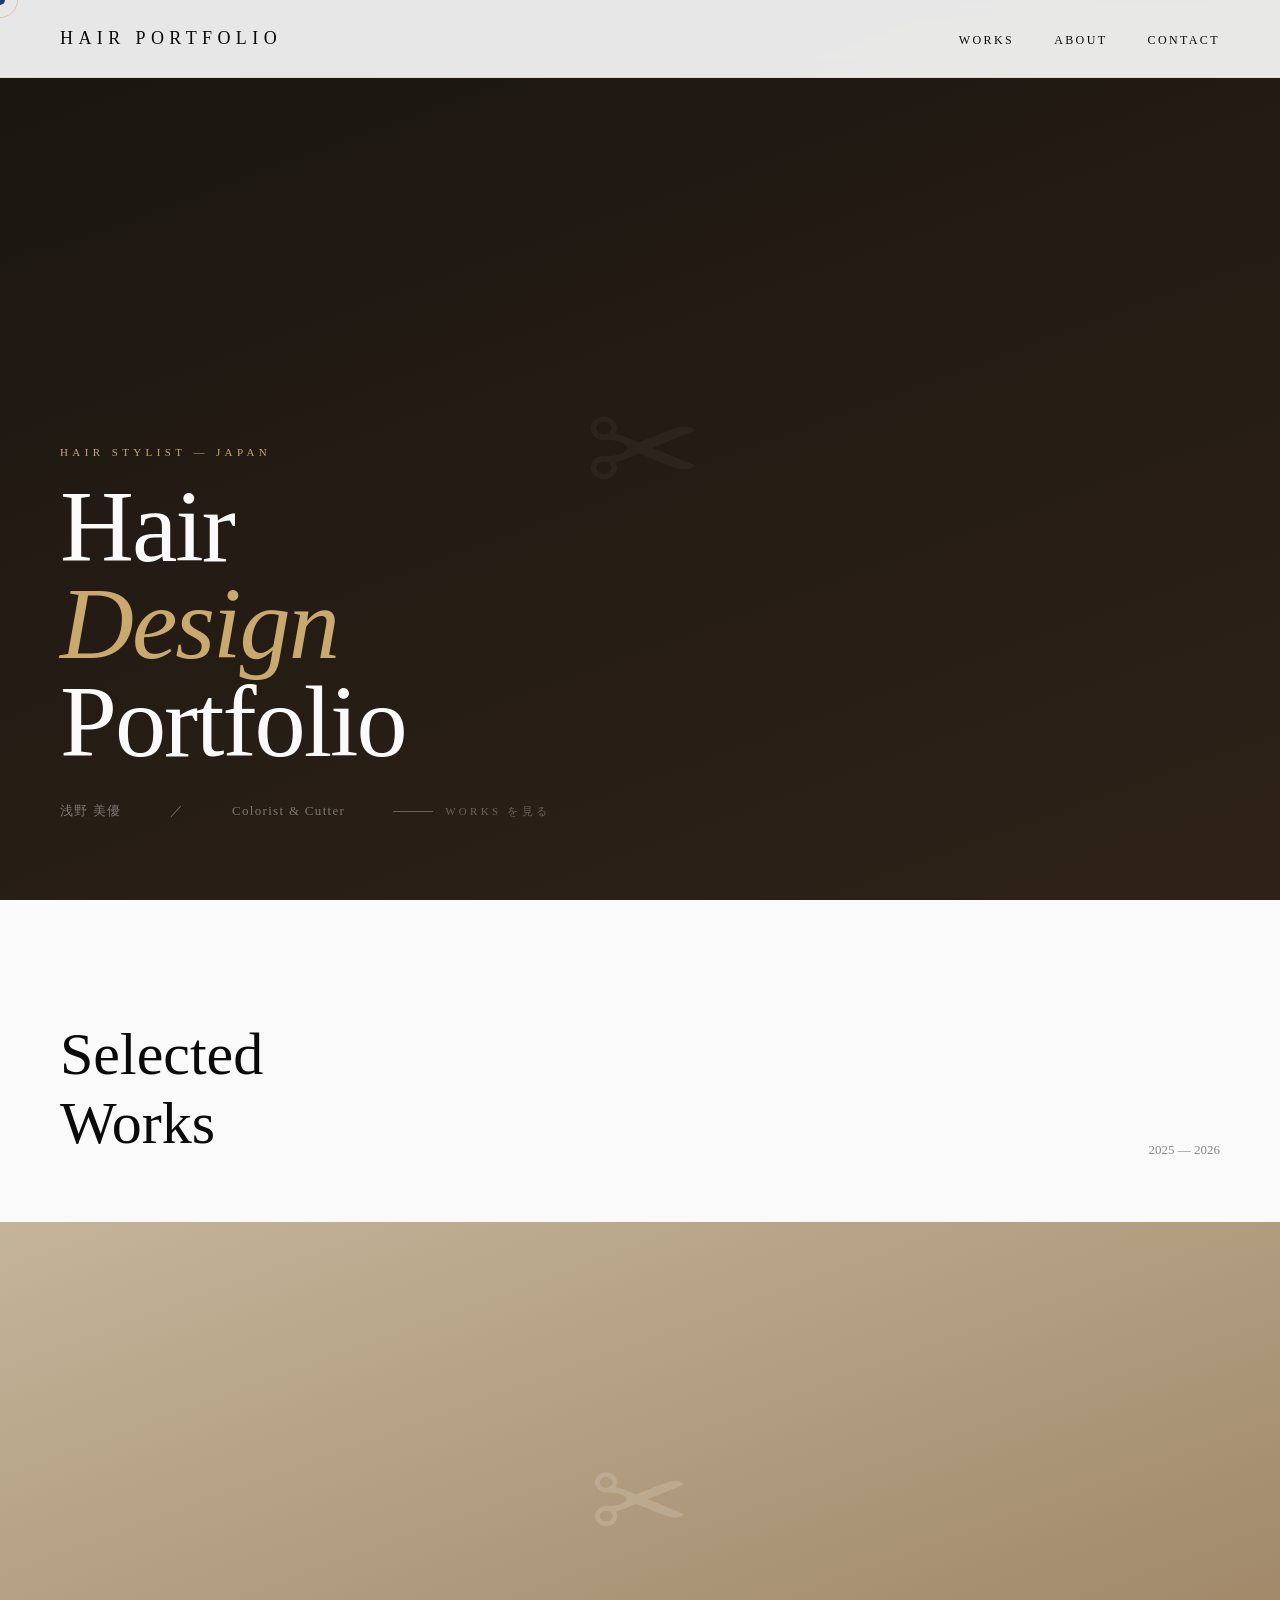
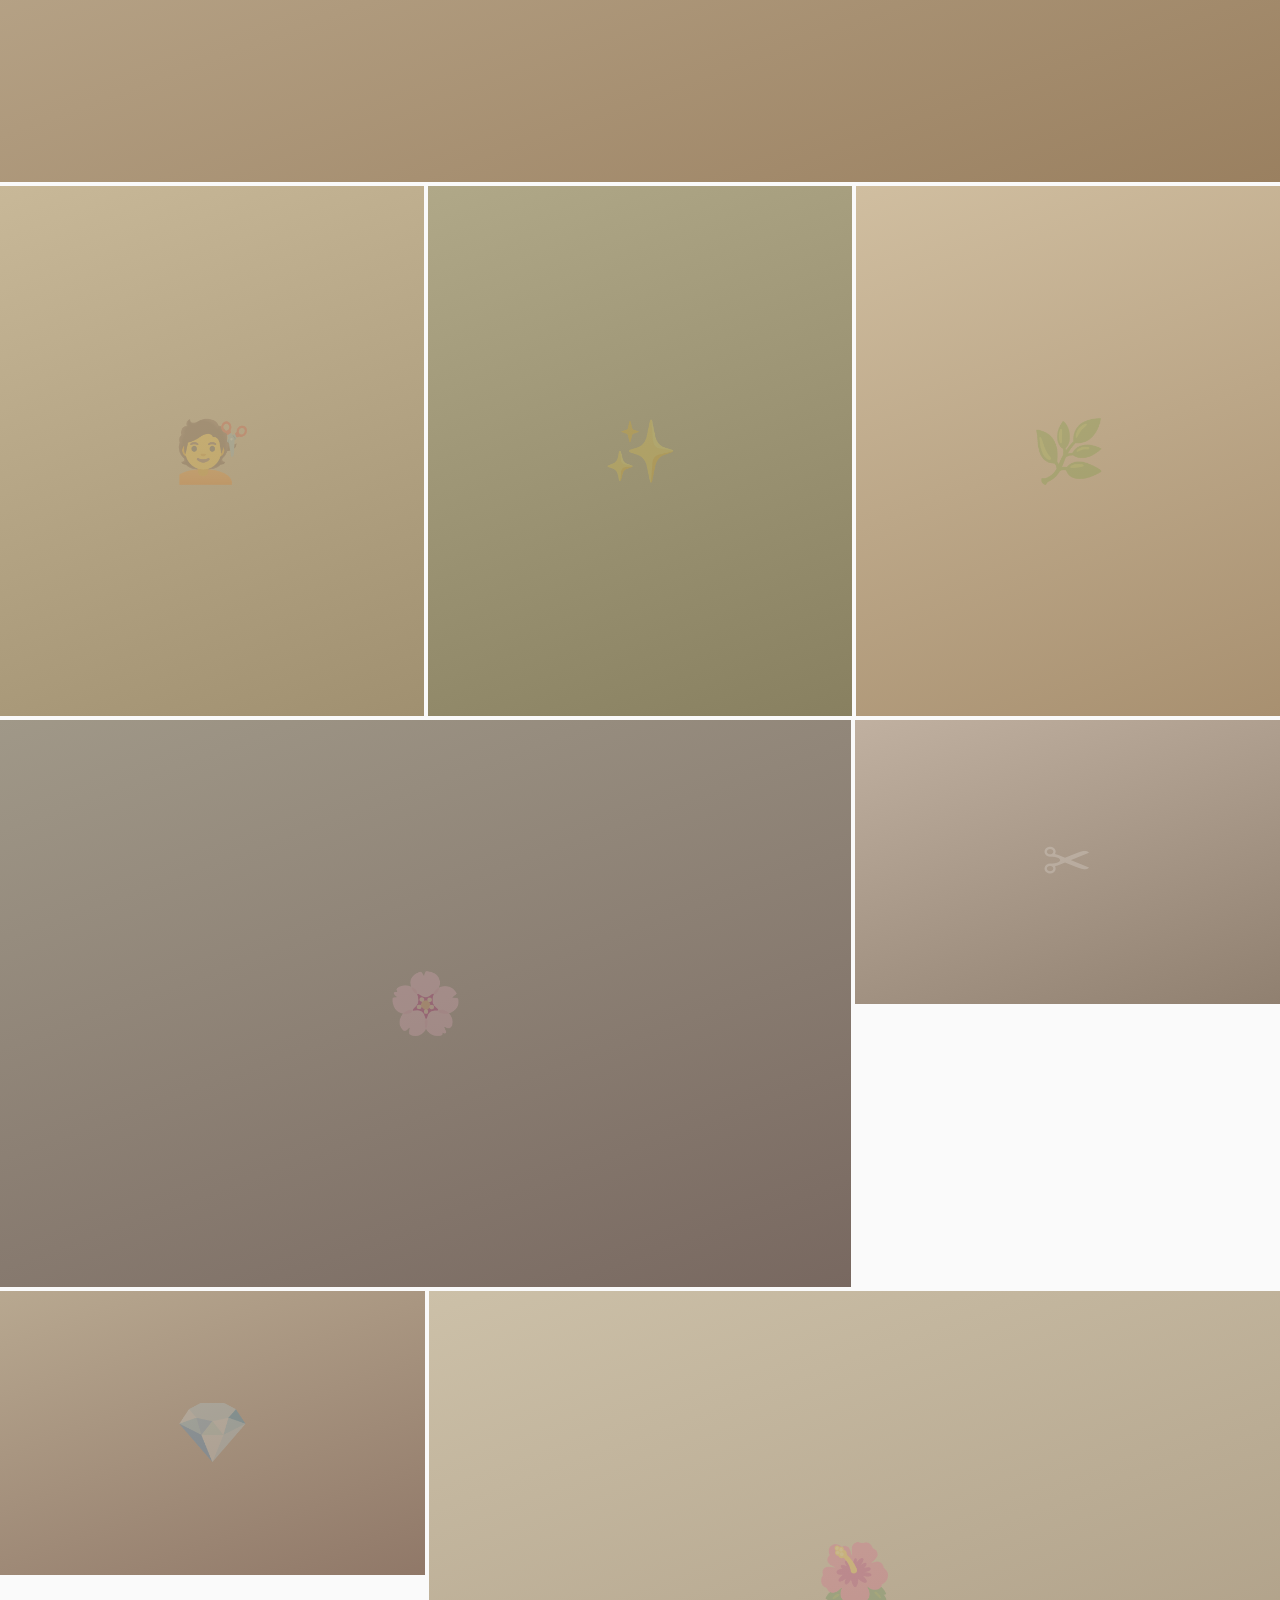
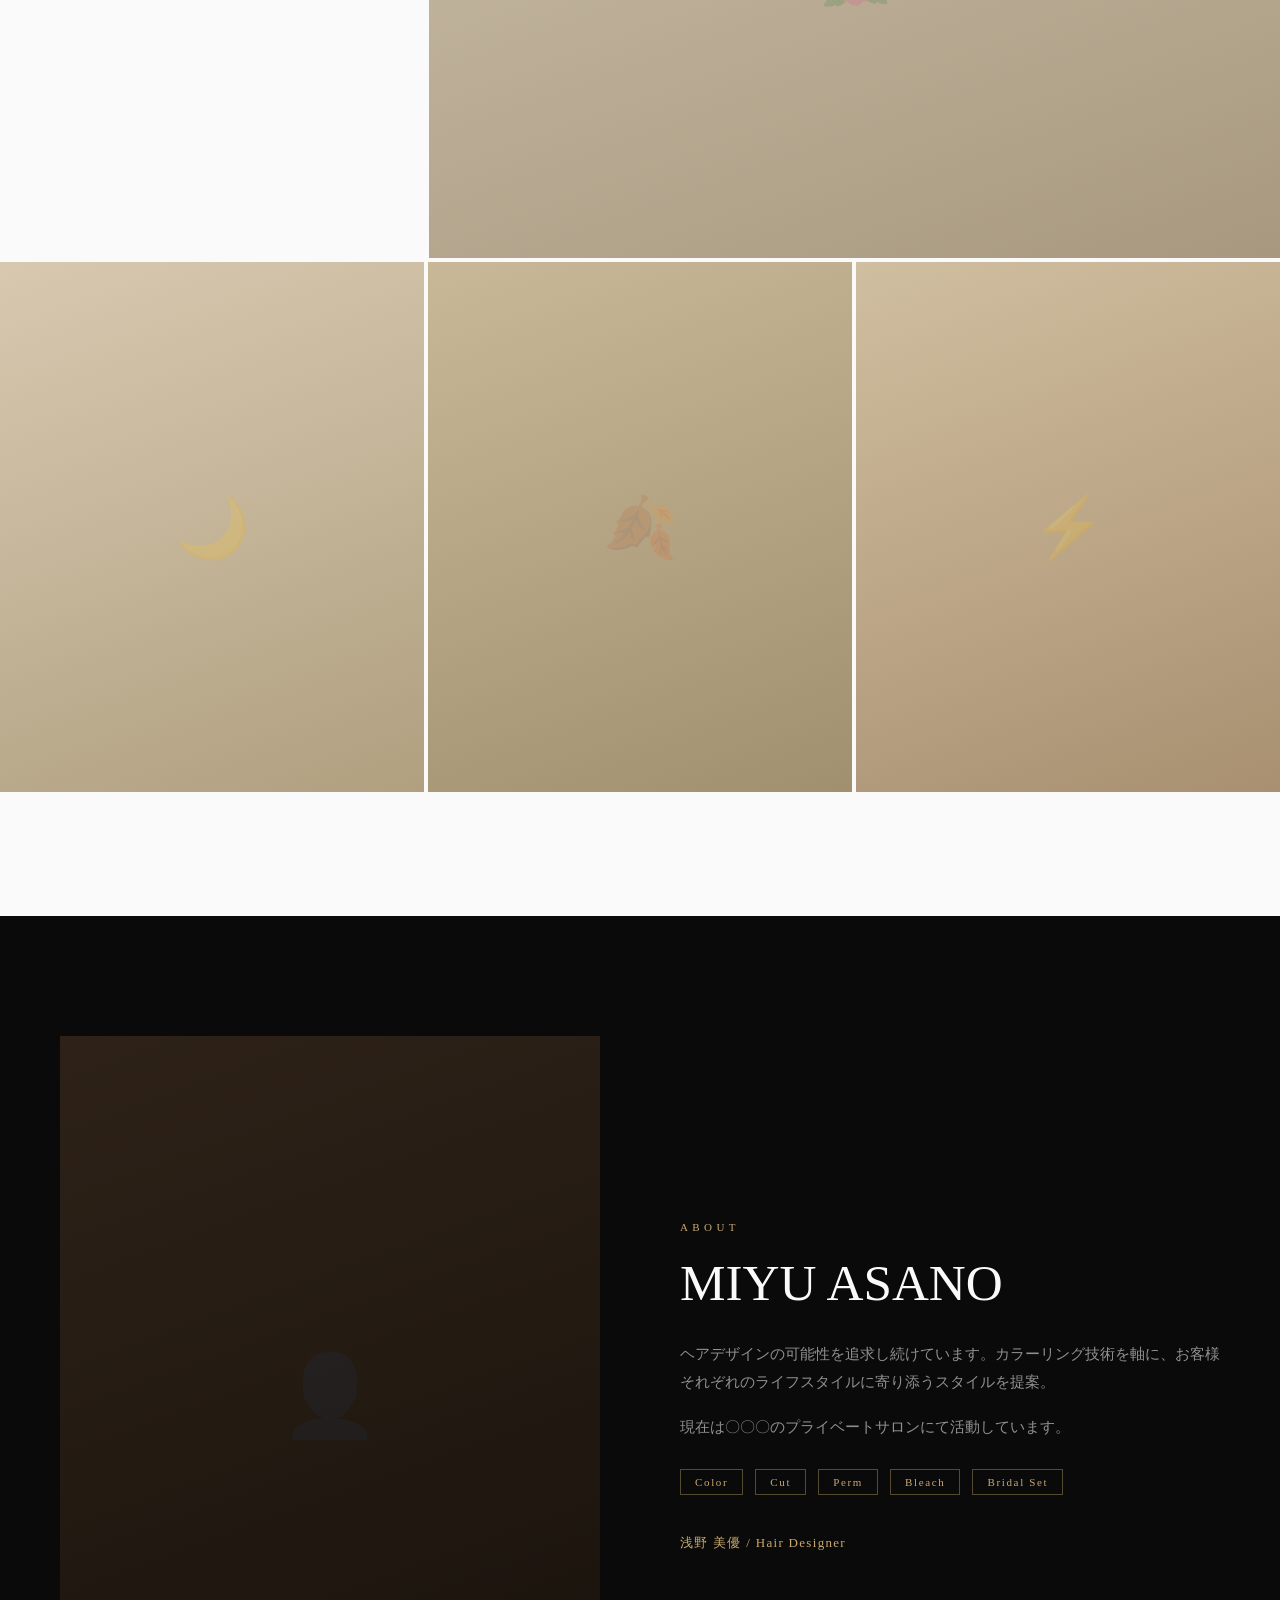
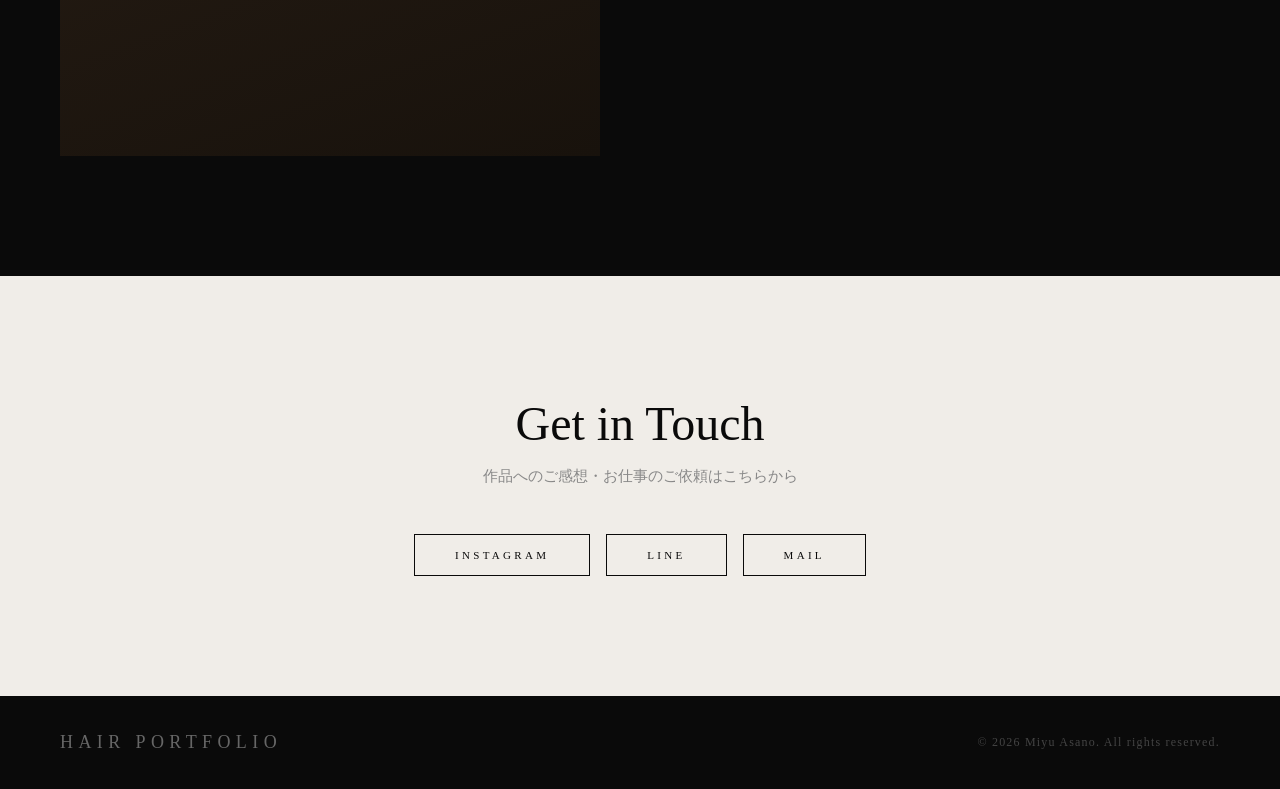
==== 01-minimal-luxury.html @ 83a2e028 "更新内容を一言で" ====
<!DOCTYPE html>
<html lang="ja">
<head>
<meta charset="UTF-8">
<meta name="viewport" content="width=device-width, initial-scale=1.0">
<title>YUKI HAIR — Portfolio</title>
<style>
  * { margin: 0; padding: 0; box-sizing: border-box; }

  :root {
    --black: #0a0a0a;
    --white: #fafafa;
    --gray: #888;
    --light: #f0ede8;
    --accent: #c9a96e;
  }

  body { font-family: 'Georgia', serif; background: var(--white); color: var(--black); }

  /* NAV */
  nav {
    position: fixed; top: 0; left: 0; right: 0; z-index: 100;
    display: flex; justify-content: space-between; align-items: center;
    padding: 28px 60px;
    background: rgba(250,250,250,0.92);
    backdrop-filter: blur(8px);
    border-bottom: 1px solid rgba(0,0,0,0.06);
  }
  .logo { font-size: 18px; letter-spacing: 0.3em; text-transform: uppercase; font-weight: 400; }
  .nav-links { display: flex; gap: 40px; list-style: none; }
  .nav-links a { text-decoration: none; color: var(--black); font-size: 12px; letter-spacing: 0.2em; text-transform: uppercase; }
  .nav-links a:hover { color: var(--accent); }

  /* HERO */
  .hero {
    height: 100vh;
    display: flex; align-items: flex-end;
    padding: 0 60px 80px;
    position: relative; overflow: hidden;
  }
  .hero-bg {
    position: absolute; inset: 0;
    background: linear-gradient(160deg, #1a1510 0%, #2e2218 100%);
  }
  .hero-photo-area {
    position: absolute; inset: 0;
    display: flex; align-items: center; justify-content: center;
    font-size: 140px; color: rgba(255,255,255,0.04);
    letter-spacing: -0.05em;
  }
  .hero-content { position: relative; z-index: 1; }
  .hero-label {
    font-size: 11px; letter-spacing: 0.4em; text-transform: uppercase;
    color: var(--accent); margin-bottom: 20px;
  }
  .hero h1 {
    font-size: clamp(52px, 8vw, 110px);
    font-weight: 300; line-height: 0.95;
    letter-spacing: -0.02em; color: var(--white);
    margin-bottom: 32px;
  }
  .hero h1 em { font-style: italic; color: var(--accent); }
  .hero-meta { display: flex; gap: 48px; align-items: center; }
  .hero-meta p { font-size: 13px; color: rgba(255,255,255,0.4); letter-spacing: 0.1em; }
  .hero-scroll {
    display: flex; align-items: center; gap: 12px;
    font-size: 11px; letter-spacing: 0.3em; text-transform: uppercase; color: rgba(255,255,255,0.3);
    text-decoration: none;
  }
  .hero-scroll::before { content: ''; display: block; width: 40px; height: 1px; background: rgba(255,255,255,0.3); }

  /* WORKS — FULL GALLERY */
  .works { padding: 120px 0; }
  .works-header { padding: 0 60px 64px; display: flex; justify-content: space-between; align-items: flex-end; }
  .works-header h2 { font-size: clamp(36px, 5vw, 60px); font-weight: 300; }
  .works-header p { font-size: 13px; color: var(--gray); }

  /* 大きなフィーチャーショット */
  .feature-shot {
    width: 100%; aspect-ratio: 16/7;
    background: linear-gradient(160deg, #c4b49a, #9a8060);
    display: flex; align-items: center; justify-content: center;
    font-size: 120px; color: rgba(255,255,255,0.15);
    margin-bottom: 4px;
    cursor: pointer; overflow: hidden;
  }
  .feature-shot img-placeholder { transition: transform 0.6s; }
  .feature-shot:hover { filter: brightness(0.92); }

  .gallery-row { display: grid; gap: 4px; margin-bottom: 4px; }
  .gallery-row.cols-3 { grid-template-columns: repeat(3, 1fr); }
  .gallery-row.cols-2 { grid-template-columns: 2fr 1fr; }
  .gallery-row.cols-2-rev { grid-template-columns: 1fr 2fr; }

  .gallery-cell {
    aspect-ratio: 4/5;
    display: flex; align-items: center; justify-content: center;
    font-size: 60px; color: rgba(255,255,255,0.2);
    cursor: pointer; overflow: hidden; position: relative;
    transition: filter 0.3s;
  }
  .gallery-cell:hover { filter: brightness(0.88); }
  .gallery-cell .cell-label {
    position: absolute; bottom: 0; left: 0; right: 0;
    padding: 20px 24px;
    background: linear-gradient(transparent, rgba(0,0,0,0.6));
    color: white; font-size: 13px; letter-spacing: 0.05em;
    opacity: 0; transition: opacity 0.3s;
  }
  .gallery-cell:hover .cell-label { opacity: 1; }
  .gallery-row.cols-2 .gallery-cell,
  .gallery-row.cols-2-rev .gallery-cell { aspect-ratio: 3/2; }

  .c1  { background: linear-gradient(160deg, #c8b898, #a09070); }
  .c2  { background: linear-gradient(160deg, #b0a888, #888060); }
  .c3  { background: linear-gradient(160deg, #d0bea0, #a89070); }
  .c4  { background: linear-gradient(160deg, #a09888, #786860); }
  .c5  { background: linear-gradient(160deg, #c0b0a0, #908070); }
  .c6  { background: linear-gradient(160deg, #b8a890, #907868); }
  .c7  { background: linear-gradient(160deg, #ccc0a8, #a89880); }
  .c8  { background: linear-gradient(160deg, #d8c8b0, #b0a080); }

  /* ABOUT */
  .about { background: var(--black); color: var(--white); padding: 120px 60px; }
  .about-inner { display: grid; grid-template-columns: 1fr 1fr; gap: 80px; align-items: center; }
  .about-img {
    aspect-ratio: 3/4;
    background: linear-gradient(160deg, #2e2218, #18120c);
    display: flex; align-items: center; justify-content: center;
    font-size: 80px; color: rgba(255,255,255,0.06);
  }
  .about-text .label { font-size: 11px; letter-spacing: 0.4em; text-transform: uppercase; color: var(--accent); margin-bottom: 20px; display: block; }
  .about-text h2 { font-size: clamp(32px, 4vw, 52px); font-weight: 300; margin-bottom: 28px; }
  .about-text p { font-size: 15px; color: rgba(255,255,255,0.55); line-height: 1.9; margin-bottom: 16px; }
  .about-text .name { font-size: 13px; color: var(--accent); margin-top: 36px; letter-spacing: 0.1em; }
  .skills { display: flex; gap: 12px; flex-wrap: wrap; margin-top: 28px; }
  .skill { padding: 6px 14px; border: 1px solid rgba(201,169,110,0.4); font-size: 11px; letter-spacing: 0.15em; color: var(--accent); }

  /* CONTACT */
  .contact { padding: 120px 60px; text-align: center; background: var(--light); }
  .contact h2 { font-size: clamp(28px, 4vw, 48px); font-weight: 300; margin-bottom: 16px; }
  .contact p { font-size: 15px; color: var(--gray); margin-bottom: 48px; }
  .contact-links { display: flex; justify-content: center; gap: 16px; flex-wrap: wrap; }
  .btn-outline {
    display: inline-block; padding: 14px 40px;
    border: 1px solid var(--black); color: var(--black);
    font-size: 11px; letter-spacing: 0.3em; text-transform: uppercase;
    text-decoration: none; transition: all 0.3s;
  }
  .btn-outline:hover { background: var(--black); color: var(--white); }

  footer {
    background: var(--black); color: #444;
    padding: 36px 60px;
    display: flex; justify-content: space-between; align-items: center;
    font-size: 12px; letter-spacing: 0.1em;
  }
  footer .logo { color: #666; }

  /* ── ANIMATIONS ── */

  /* カーソル */
  .cursor {
    position: fixed; width: 10px; height: 10px;
    background: var(--accent); border-radius: 50%;
    pointer-events: none; z-index: 9999;
    transform: translate(-50%, -50%);
    transition: width 0.3s, height 0.3s, opacity 0.3s;
    mix-blend-mode: difference;
  }
  .cursor-ring {
    position: fixed; width: 36px; height: 36px;
    border: 1px solid rgba(201,169,110,0.5); border-radius: 50%;
    pointer-events: none; z-index: 9998;
    transform: translate(-50%, -50%);
    transition: width 0.5s cubic-bezier(.16,1,.3,1),
                height 0.5s cubic-bezier(.16,1,.3,1),
                opacity 0.3s;
  }
  body:has(a:hover) .cursor-ring,
  body:has(.gallery-cell:hover) .cursor-ring { width: 64px; height: 64px; }

  /* ページロード — ヒーローテキストスライドイン */
  .hero-label,
  .hero h1,
  .hero-meta { opacity: 0; transform: translateY(30px); }
  .hero-label  { transition: opacity 0.7s 0.2s, transform 0.7s 0.2s; }
  .hero h1     { transition: opacity 0.9s 0.45s cubic-bezier(.16,1,.3,1), transform 0.9s 0.45s cubic-bezier(.16,1,.3,1); }
  .hero-meta   { transition: opacity 0.7s 0.8s, transform 0.7s 0.8s; }
  .loaded .hero-label,
  .loaded .hero h1,
  .loaded .hero-meta { opacity: 1; transform: translateY(0); }

  /* スクロールフェードイン */
  .fade-up {
    opacity: 0; transform: translateY(40px);
    transition: opacity 0.8s cubic-bezier(.16,1,.3,1), transform 0.8s cubic-bezier(.16,1,.3,1);
  }
  .fade-up.visible { opacity: 1; transform: translateY(0); }

  /* ギャラリーセル — スタガー */
  .gallery-cell { opacity: 0; transform: translateY(24px); transition: opacity 0.6s, transform 0.6s, filter 0.3s; }
  .gallery-cell.visible { opacity: 1; transform: translateY(0); }
  .feature-shot { opacity: 0; transition: opacity 0.9s; }
  .feature-shot.visible { opacity: 1; }

  /* ナビ — スクロールで縮む */
  nav { transition: padding 0.4s, background 0.4s; }
  nav.scrolled { padding: 16px 60px; }

  /* ヒーロー視差 */
  .hero-bg { will-change: transform; }

  @media (max-width: 768px) {
    nav { padding: 20px 24px; }
    .hero { padding: 0 24px 60px; }
    .works-header { padding: 0 24px 40px; }
    .gallery-row.cols-3 { grid-template-columns: 1fr 1fr; }
    .gallery-row.cols-2, .gallery-row.cols-2-rev { grid-template-columns: 1fr; }
    .about { padding: 80px 24px; }
    .about-inner { grid-template-columns: 1fr; }
    .contact { padding: 80px 24px; }
    footer { flex-direction: column; gap: 12px; padding: 32px 24px; text-align: center; }
  }
</style>
</head>
<body>

<div class="cursor" id="cursor"></div>
<div class="cursor-ring" id="cursorRing"></div>

<nav>
  <div class="logo">Hair Portfolio</div>
  <ul class="nav-links">
    <li><a href="#">Works</a></li>
    <li><a href="#">About</a></li>
    <li><a href="#">Contact</a></li>
  </ul>
</nav>

<section class="hero">
  <div class="hero-bg"></div>
  <div class="hero-photo-area">✂</div>
  <div class="hero-content">
    <p class="hero-label">Hair Stylist — japan</p>
    <h1>Hair<br><em>Design</em><br>Portfolio</h1>
    <div class="hero-meta">
      <p>浅野 美優</p>
      <p>／</p>
      <p>Colorist & Cutter</p>
      <a href="#" class="hero-scroll">Works を見る</a>
    </div>
  </div>
</section>

<section class="works">
  <div class="works-header">
    <h2>Selected<br>Works</h2>
    <p>2025 — 2026</p>
  </div>

  <div class="feature-shot">✂</div>

  <div class="gallery-row cols-3">
    <div class="gallery-cell c1">💇<div class="cell-label">Ash Beige Color</div></div>
    <div class="gallery-cell c2">✨<div class="cell-label">Highlight</div></div>
    <div class="gallery-cell c3">🌿<div class="cell-label">Natural Perm</div></div>
  </div>

  <div class="gallery-row cols-2">
    <div class="gallery-cell c4">🌸<div class="cell-label">Bob Cut</div></div>
    <div class="gallery-cell c5">✂<div class="cell-label">Short Layer</div></div>
  </div>

  <div class="gallery-row cols-2-rev">
    <div class="gallery-cell c6">💎<div class="cell-label">Bleach & Tone</div></div>
    <div class="gallery-cell c7">🌺<div class="cell-label">Balayage</div></div>
  </div>

  <div class="gallery-row cols-3">
    <div class="gallery-cell c8">🌙<div class="cell-label">Evening Set</div></div>
    <div class="gallery-cell c1">🍂<div class="cell-label">Autumn Color</div></div>
    <div class="gallery-cell c3">⚡<div class="cell-label">Platinum</div></div>
  </div>
</section>

<section class="about">
  <div class="about-inner">
    <div class="about-img">👤</div>
    <div class="about-text">
      <span class="label">About</span>
      <h2>MIYU ASANO</h2>
      <p>ヘアデザインの可能性を追求し続けています。カラーリング技術を軸に、お客様それぞれのライフスタイルに寄り添うスタイルを提案。</p>
      <p>現在は〇〇〇のプライベートサロンにて活動しています。</p>
      <div class="skills">
        <span class="skill">Color</span>
        <span class="skill">Cut</span>
        <span class="skill">Perm</span>
        <span class="skill">Bleach</span>
        <span class="skill">Bridal Set</span>
      </div>
      <p class="name">浅野 美優 / Hair Designer</p>
    </div>
  </div>
</section>

<section class="contact">
  <h2>Get in Touch</h2>
  <p>作品へのご感想・お仕事のご依頼はこちらから</p>
  <div class="contact-links">
    <a href="#" class="btn-outline">Instagram</a>
    <a href="#" class="btn-outline">LINE</a>
    <a href="#" class="btn-outline">Mail</a>
  </div>
</section>

<footer>
  <div class="logo">Hair Portfolio</div>
  <p>© 2026 Miyu Asano. All rights reserved.</p>
</footer>

<script>
  // ── ページロード ──
  window.addEventListener('load', () => document.body.classList.add('loaded'));

  // ── カスタムカーソル ──
  const cursor = document.getElementById('cursor');
  const ring   = document.getElementById('cursorRing');
  let mx = 0, my = 0, rx = 0, ry = 0;
  document.addEventListener('mousemove', e => { mx = e.clientX; my = e.clientY; });
  (function animCursor() {
    rx += (mx - rx) * 0.12;
    ry += (my - ry) * 0.12;
    cursor.style.left = mx + 'px';
    cursor.style.top  = my + 'px';
    ring.style.left   = rx + 'px';
    ring.style.top    = ry + 'px';
    requestAnimationFrame(animCursor);
  })();

  // ── ナビ縮小 ──
  const nav = document.querySelector('nav');
  window.addEventListener('scroll', () => {
    nav.classList.toggle('scrolled', window.scrollY > 60);
  }, { passive: true });

  // ── ヒーロー視差 ──
  const heroBg = document.querySelector('.hero-bg');
  window.addEventListener('scroll', () => {
    heroBg.style.transform = `translateY(${window.scrollY * 0.35}px)`;
  }, { passive: true });

  // ── スクロールフェードイン ──
  const observer = new IntersectionObserver(entries => {
    entries.forEach((entry, i) => {
      if (!entry.isIntersecting) return;
      const el = entry.target;
      // ギャラリーセルはスタガー
      if (el.classList.contains('gallery-cell')) {
        const siblings = [...el.parentElement.children];
        const idx = siblings.indexOf(el);
        setTimeout(() => el.classList.add('visible'), idx * 80);
      } else {
        el.classList.add('visible');
      }
      observer.unobserve(el);
    });
  }, { threshold: 0.12 });

  // fade-up クラスを付与してから監視
  document.querySelectorAll(
    '.works-header, .contact h2, .contact p, .contact-links'
  ).forEach(el => el.classList.add('fade-up'));

  // about は子要素を時間差でフェードイン
  document.querySelectorAll('.about-img, .about-text').forEach((el, i) => {
    el.classList.add('fade-up');
    el.style.transitionDelay = `${i * 0.18}s`;
  });

  document.querySelectorAll('.fade-up, .gallery-cell, .feature-shot')
    .forEach(el => observer.observe(el));
</script>
</body>
</html>
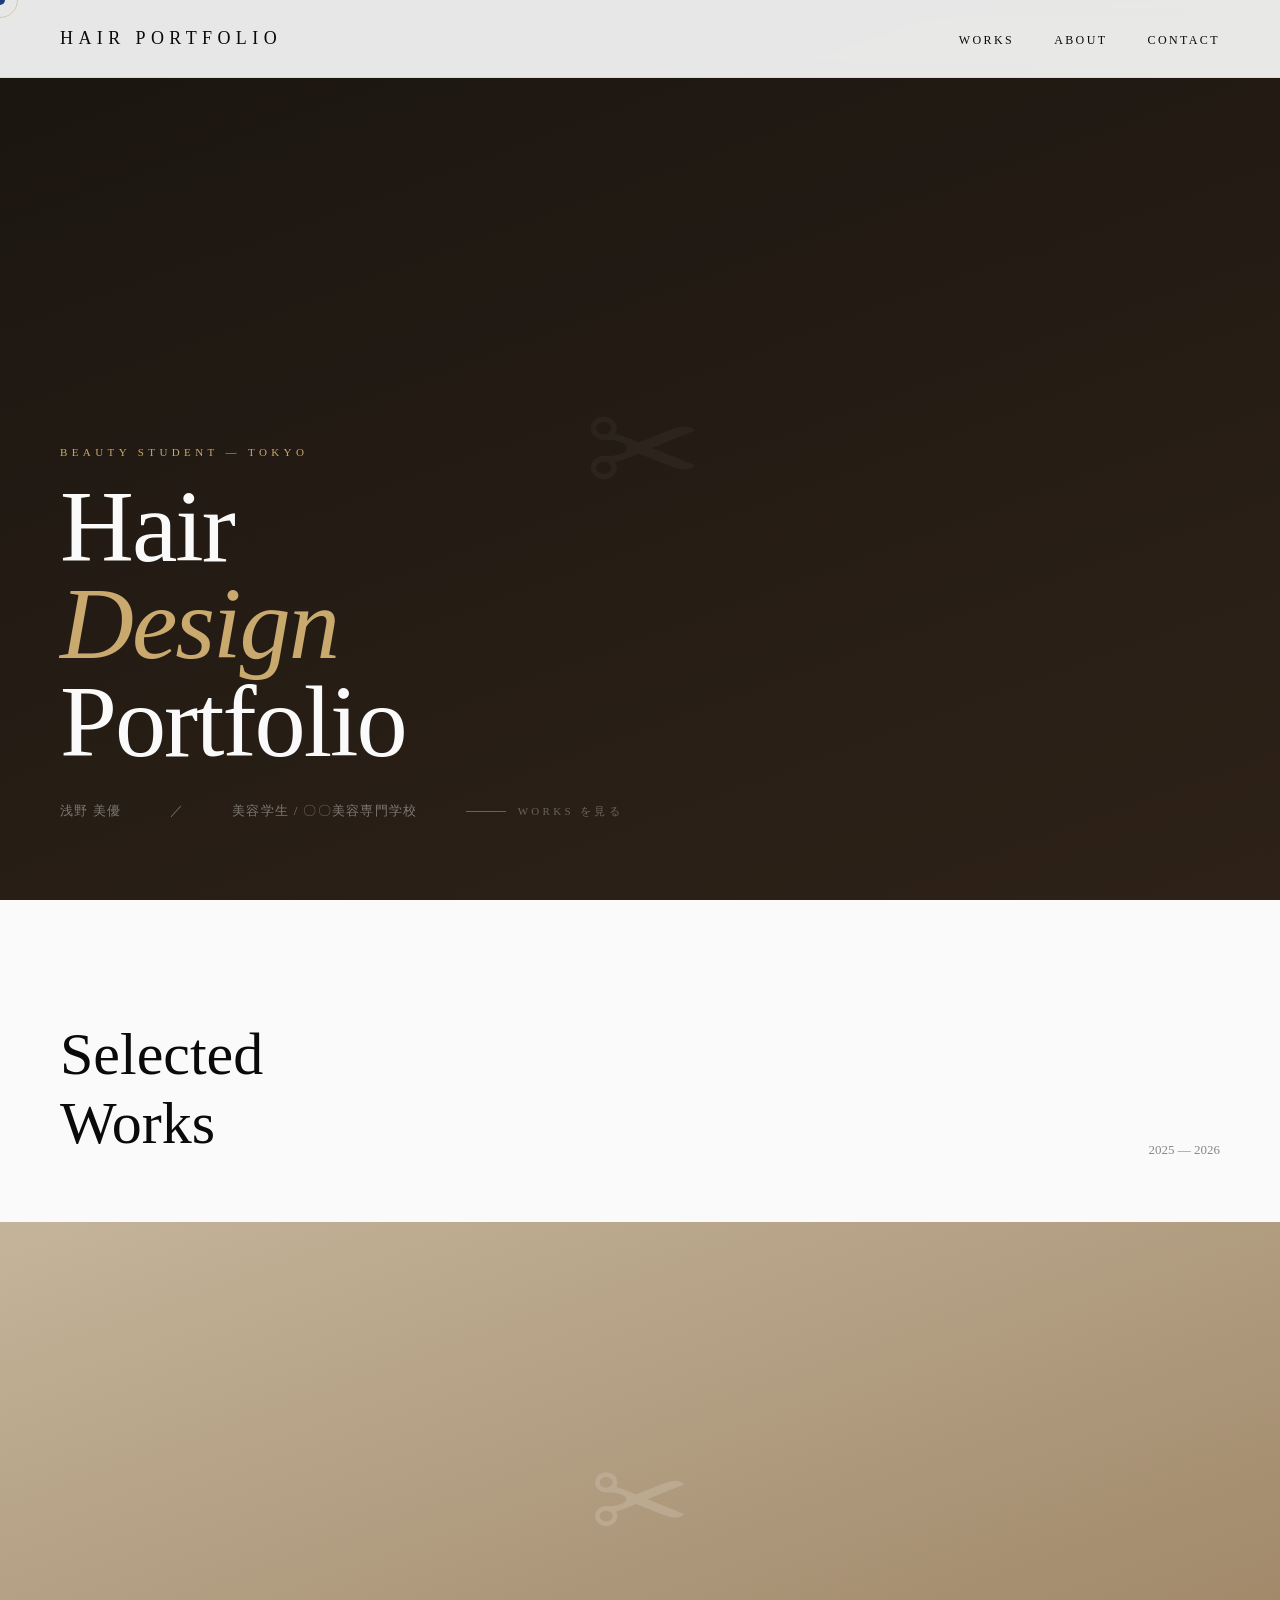
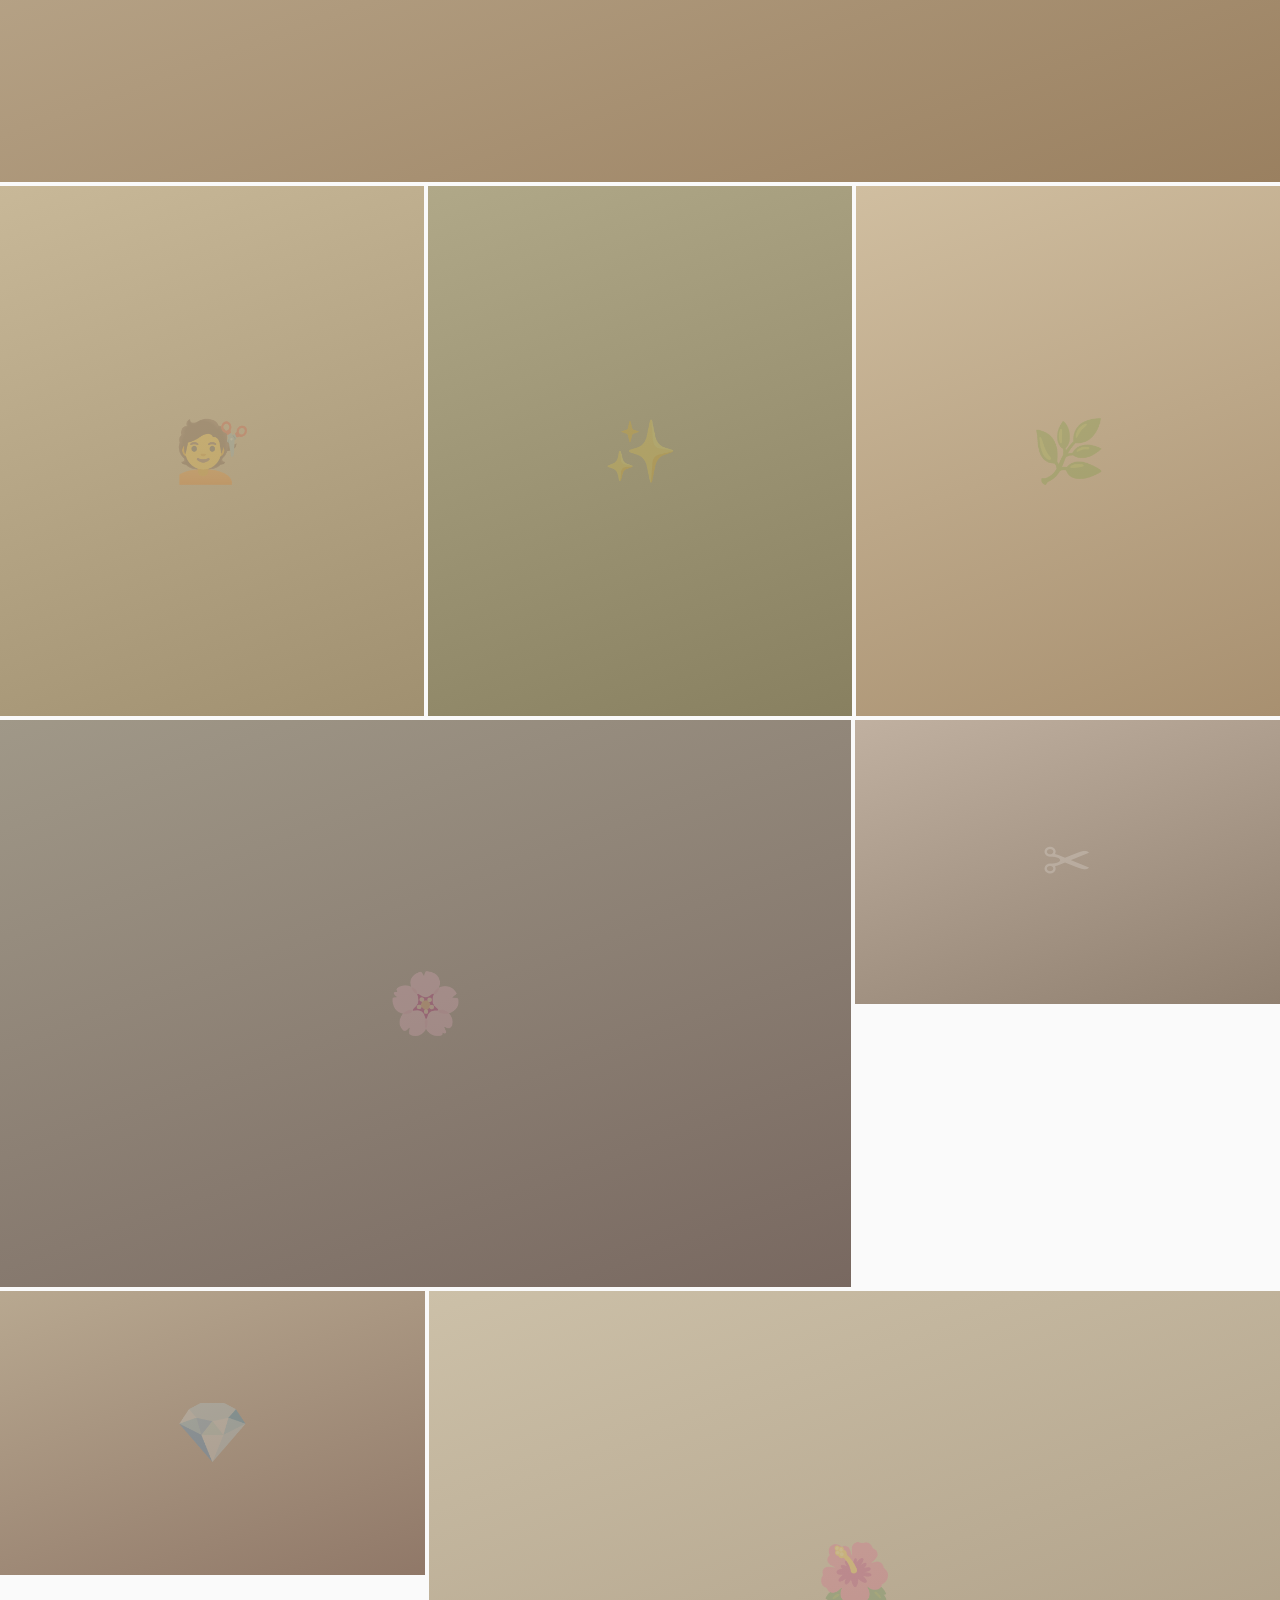
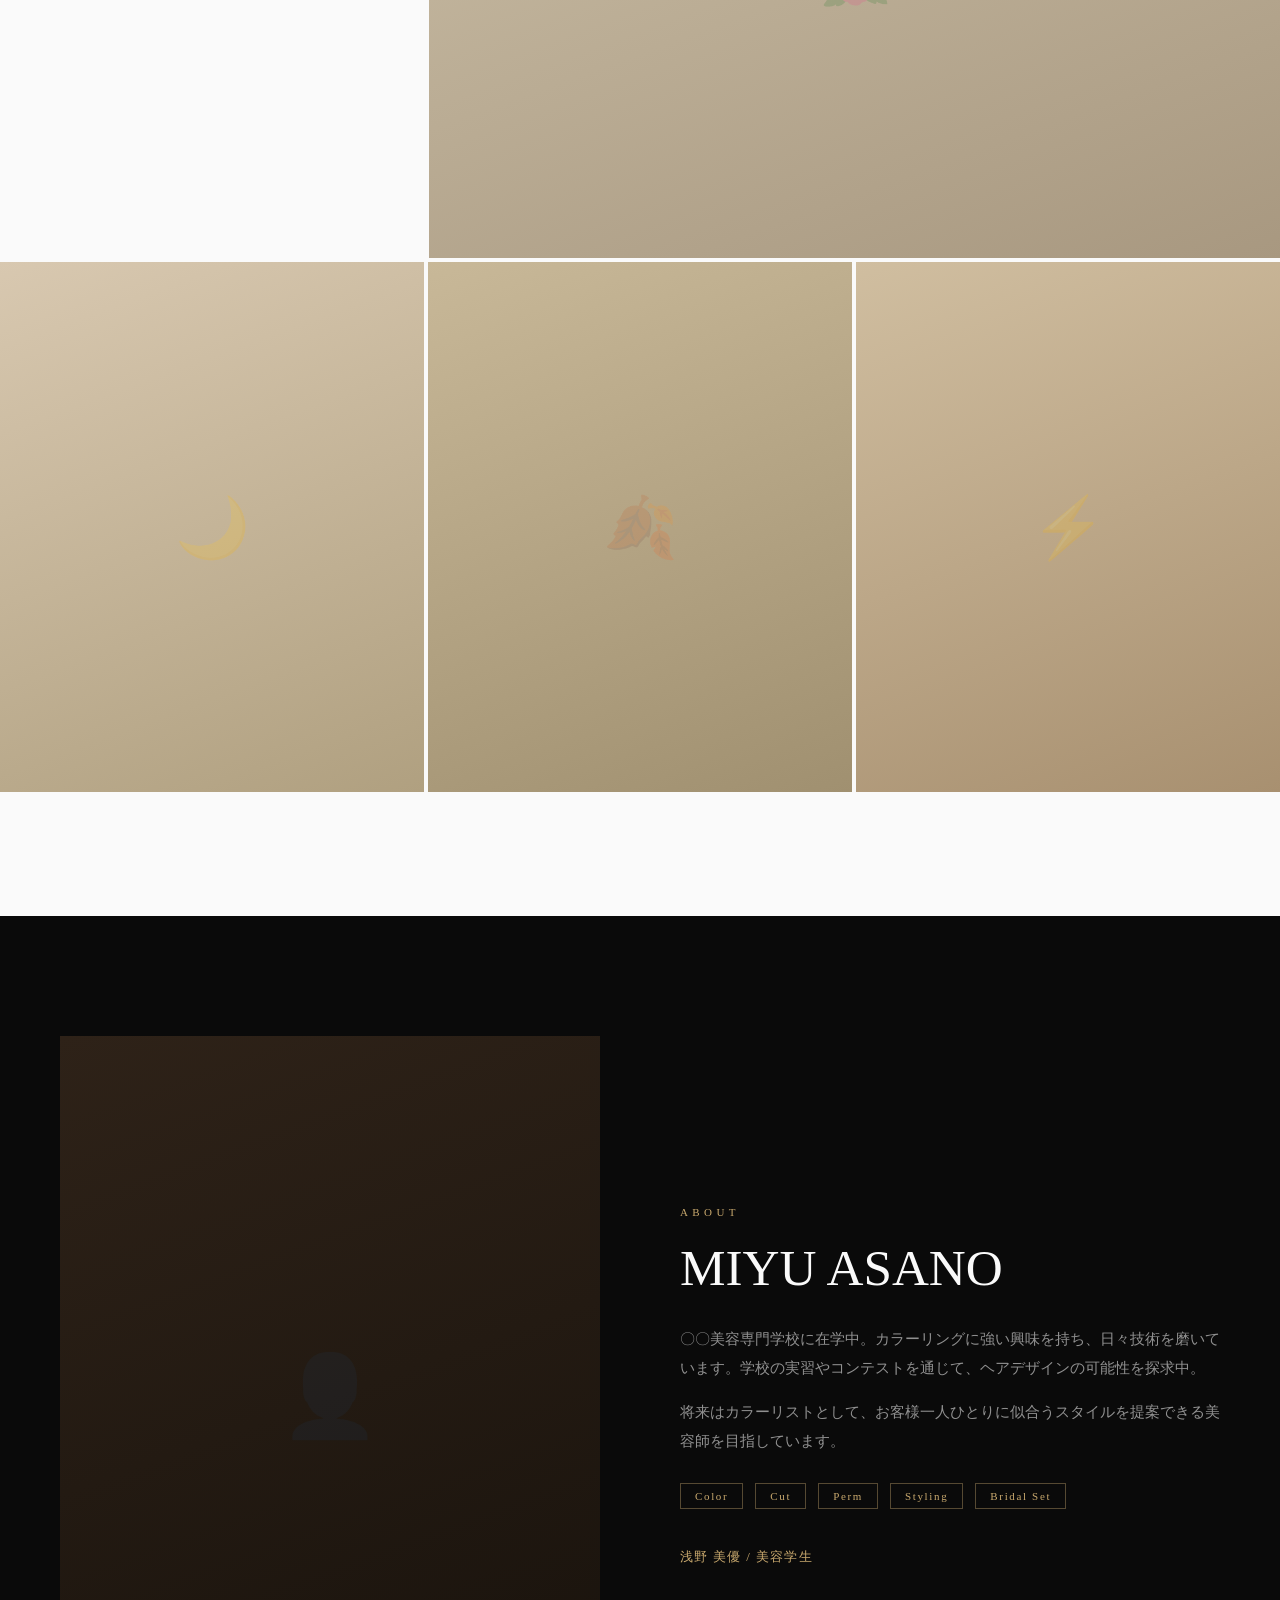
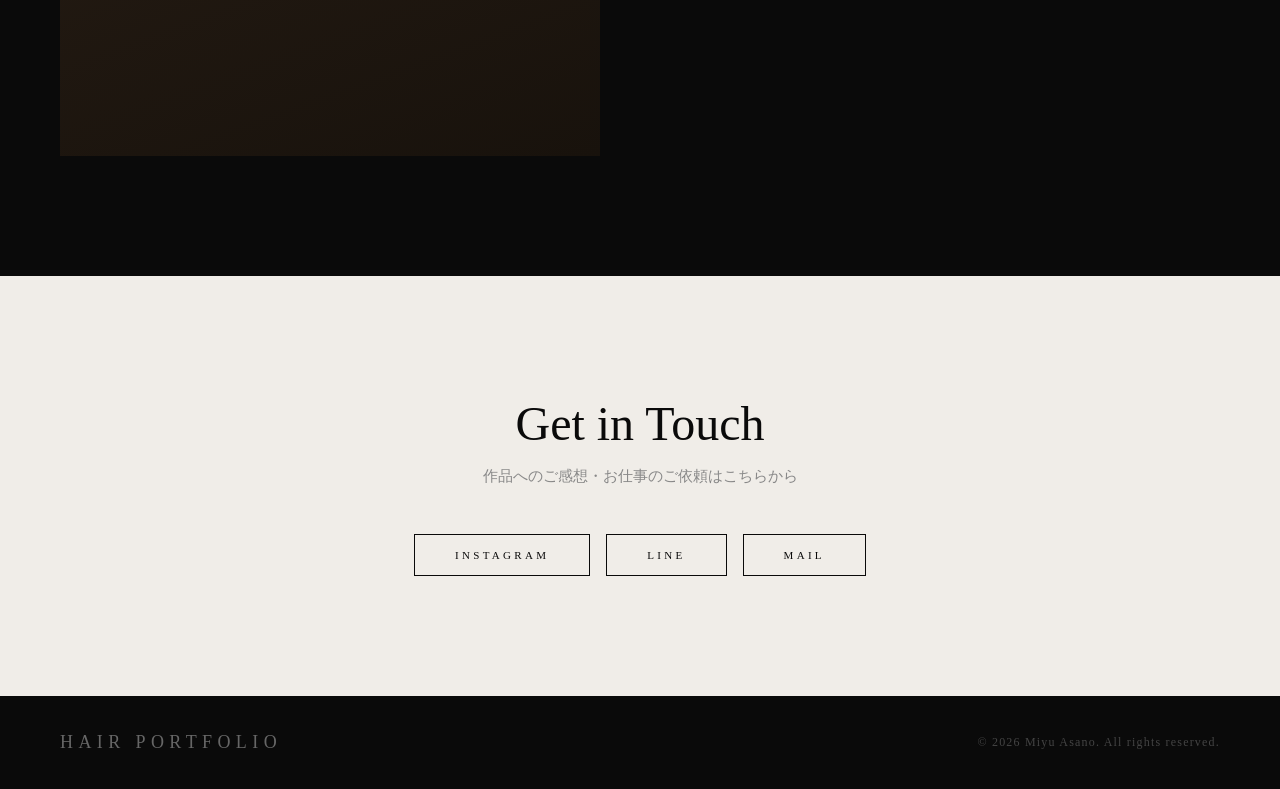
==== commit 0ce994a0: "美容学生向けに内容を更新" ====
--- a/01-minimal-luxury.html
+++ b/01-minimal-luxury.html
@@ -4,225 +4,7 @@
 <meta charset="UTF-8">
 <meta name="viewport" content="width=device-width, initial-scale=1.0">
 <title>YUKI HAIR — Portfolio</title>
-<style>
-  * { margin: 0; padding: 0; box-sizing: border-box; }
-
-  :root {
-    --black: #0a0a0a;
-    --white: #fafafa;
-    --gray: #888;
-    --light: #f0ede8;
-    --accent: #c9a96e;
-  }
-
-  body { font-family: 'Georgia', serif; background: var(--white); color: var(--black); }
-
-  /* NAV */
-  nav {
-    position: fixed; top: 0; left: 0; right: 0; z-index: 100;
-    display: flex; justify-content: space-between; align-items: center;
-    padding: 28px 60px;
-    background: rgba(250,250,250,0.92);
-    backdrop-filter: blur(8px);
-    border-bottom: 1px solid rgba(0,0,0,0.06);
-  }
-  .logo { font-size: 18px; letter-spacing: 0.3em; text-transform: uppercase; font-weight: 400; }
-  .nav-links { display: flex; gap: 40px; list-style: none; }
-  .nav-links a { text-decoration: none; color: var(--black); font-size: 12px; letter-spacing: 0.2em; text-transform: uppercase; }
-  .nav-links a:hover { color: var(--accent); }
-
-  /* HERO */
-  .hero {
-    height: 100vh;
-    display: flex; align-items: flex-end;
-    padding: 0 60px 80px;
-    position: relative; overflow: hidden;
-  }
-  .hero-bg {
-    position: absolute; inset: 0;
-    background: linear-gradient(160deg, #1a1510 0%, #2e2218 100%);
-  }
-  .hero-photo-area {
-    position: absolute; inset: 0;
-    display: flex; align-items: center; justify-content: center;
-    font-size: 140px; color: rgba(255,255,255,0.04);
-    letter-spacing: -0.05em;
-  }
-  .hero-content { position: relative; z-index: 1; }
-  .hero-label {
-    font-size: 11px; letter-spacing: 0.4em; text-transform: uppercase;
-    color: var(--accent); margin-bottom: 20px;
-  }
-  .hero h1 {
-    font-size: clamp(52px, 8vw, 110px);
-    font-weight: 300; line-height: 0.95;
-    letter-spacing: -0.02em; color: var(--white);
-    margin-bottom: 32px;
-  }
-  .hero h1 em { font-style: italic; color: var(--accent); }
-  .hero-meta { display: flex; gap: 48px; align-items: center; }
-  .hero-meta p { font-size: 13px; color: rgba(255,255,255,0.4); letter-spacing: 0.1em; }
-  .hero-scroll {
-    display: flex; align-items: center; gap: 12px;
-    font-size: 11px; letter-spacing: 0.3em; text-transform: uppercase; color: rgba(255,255,255,0.3);
-    text-decoration: none;
-  }
-  .hero-scroll::before { content: ''; display: block; width: 40px; height: 1px; background: rgba(255,255,255,0.3); }
-
-  /* WORKS — FULL GALLERY */
-  .works { padding: 120px 0; }
-  .works-header { padding: 0 60px 64px; display: flex; justify-content: space-between; align-items: flex-end; }
-  .works-header h2 { font-size: clamp(36px, 5vw, 60px); font-weight: 300; }
-  .works-header p { font-size: 13px; color: var(--gray); }
-
-  /* 大きなフィーチャーショット */
-  .feature-shot {
-    width: 100%; aspect-ratio: 16/7;
-    background: linear-gradient(160deg, #c4b49a, #9a8060);
-    display: flex; align-items: center; justify-content: center;
-    font-size: 120px; color: rgba(255,255,255,0.15);
-    margin-bottom: 4px;
-    cursor: pointer; overflow: hidden;
-  }
-  .feature-shot img-placeholder { transition: transform 0.6s; }
-  .feature-shot:hover { filter: brightness(0.92); }
-
-  .gallery-row { display: grid; gap: 4px; margin-bottom: 4px; }
-  .gallery-row.cols-3 { grid-template-columns: repeat(3, 1fr); }
-  .gallery-row.cols-2 { grid-template-columns: 2fr 1fr; }
-  .gallery-row.cols-2-rev { grid-template-columns: 1fr 2fr; }
-
-  .gallery-cell {
-    aspect-ratio: 4/5;
-    display: flex; align-items: center; justify-content: center;
-    font-size: 60px; color: rgba(255,255,255,0.2);
-    cursor: pointer; overflow: hidden; position: relative;
-    transition: filter 0.3s;
-  }
-  .gallery-cell:hover { filter: brightness(0.88); }
-  .gallery-cell .cell-label {
-    position: absolute; bottom: 0; left: 0; right: 0;
-    padding: 20px 24px;
-    background: linear-gradient(transparent, rgba(0,0,0,0.6));
-    color: white; font-size: 13px; letter-spacing: 0.05em;
-    opacity: 0; transition: opacity 0.3s;
-  }
-  .gallery-cell:hover .cell-label { opacity: 1; }
-  .gallery-row.cols-2 .gallery-cell,
-  .gallery-row.cols-2-rev .gallery-cell { aspect-ratio: 3/2; }
-
-  .c1  { background: linear-gradient(160deg, #c8b898, #a09070); }
-  .c2  { background: linear-gradient(160deg, #b0a888, #888060); }
-  .c3  { background: linear-gradient(160deg, #d0bea0, #a89070); }
-  .c4  { background: linear-gradient(160deg, #a09888, #786860); }
-  .c5  { background: linear-gradient(160deg, #c0b0a0, #908070); }
-  .c6  { background: linear-gradient(160deg, #b8a890, #907868); }
-  .c7  { background: linear-gradient(160deg, #ccc0a8, #a89880); }
-  .c8  { background: linear-gradient(160deg, #d8c8b0, #b0a080); }
-
-  /* ABOUT */
-  .about { background: var(--black); color: var(--white); padding: 120px 60px; }
-  .about-inner { display: grid; grid-template-columns: 1fr 1fr; gap: 80px; align-items: center; }
-  .about-img {
-    aspect-ratio: 3/4;
-    background: linear-gradient(160deg, #2e2218, #18120c);
-    display: flex; align-items: center; justify-content: center;
-    font-size: 80px; color: rgba(255,255,255,0.06);
-  }
-  .about-text .label { font-size: 11px; letter-spacing: 0.4em; text-transform: uppercase; color: var(--accent); margin-bottom: 20px; display: block; }
-  .about-text h2 { font-size: clamp(32px, 4vw, 52px); font-weight: 300; margin-bottom: 28px; }
-  .about-text p { font-size: 15px; color: rgba(255,255,255,0.55); line-height: 1.9; margin-bottom: 16px; }
-  .about-text .name { font-size: 13px; color: var(--accent); margin-top: 36px; letter-spacing: 0.1em; }
-  .skills { display: flex; gap: 12px; flex-wrap: wrap; margin-top: 28px; }
-  .skill { padding: 6px 14px; border: 1px solid rgba(201,169,110,0.4); font-size: 11px; letter-spacing: 0.15em; color: var(--accent); }
-
-  /* CONTACT */
-  .contact { padding: 120px 60px; text-align: center; background: var(--light); }
-  .contact h2 { font-size: clamp(28px, 4vw, 48px); font-weight: 300; margin-bottom: 16px; }
-  .contact p { font-size: 15px; color: var(--gray); margin-bottom: 48px; }
-  .contact-links { display: flex; justify-content: center; gap: 16px; flex-wrap: wrap; }
-  .btn-outline {
-    display: inline-block; padding: 14px 40px;
-    border: 1px solid var(--black); color: var(--black);
-    font-size: 11px; letter-spacing: 0.3em; text-transform: uppercase;
-    text-decoration: none; transition: all 0.3s;
-  }
-  .btn-outline:hover { background: var(--black); color: var(--white); }
-
-  footer {
-    background: var(--black); color: #444;
-    padding: 36px 60px;
-    display: flex; justify-content: space-between; align-items: center;
-    font-size: 12px; letter-spacing: 0.1em;
-  }
-  footer .logo { color: #666; }
-
-  /* ── ANIMATIONS ── */
-
-  /* カーソル */
-  .cursor {
-    position: fixed; width: 10px; height: 10px;
-    background: var(--accent); border-radius: 50%;
-    pointer-events: none; z-index: 9999;
-    transform: translate(-50%, -50%);
-    transition: width 0.3s, height 0.3s, opacity 0.3s;
-    mix-blend-mode: difference;
-  }
-  .cursor-ring {
-    position: fixed; width: 36px; height: 36px;
-    border: 1px solid rgba(201,169,110,0.5); border-radius: 50%;
-    pointer-events: none; z-index: 9998;
-    transform: translate(-50%, -50%);
-    transition: width 0.5s cubic-bezier(.16,1,.3,1),
-                height 0.5s cubic-bezier(.16,1,.3,1),
-                opacity 0.3s;
-  }
-  body:has(a:hover) .cursor-ring,
-  body:has(.gallery-cell:hover) .cursor-ring { width: 64px; height: 64px; }
-
-  /* ページロード — ヒーローテキストスライドイン */
-  .hero-label,
-  .hero h1,
-  .hero-meta { opacity: 0; transform: translateY(30px); }
-  .hero-label  { transition: opacity 0.7s 0.2s, transform 0.7s 0.2s; }
-  .hero h1     { transition: opacity 0.9s 0.45s cubic-bezier(.16,1,.3,1), transform 0.9s 0.45s cubic-bezier(.16,1,.3,1); }
-  .hero-meta   { transition: opacity 0.7s 0.8s, transform 0.7s 0.8s; }
-  .loaded .hero-label,
-  .loaded .hero h1,
-  .loaded .hero-meta { opacity: 1; transform: translateY(0); }
-
-  /* スクロールフェードイン */
-  .fade-up {
-    opacity: 0; transform: translateY(40px);
-    transition: opacity 0.8s cubic-bezier(.16,1,.3,1), transform 0.8s cubic-bezier(.16,1,.3,1);
-  }
-  .fade-up.visible { opacity: 1; transform: translateY(0); }
-
-  /* ギャラリーセル — スタガー */
-  .gallery-cell { opacity: 0; transform: translateY(24px); transition: opacity 0.6s, transform 0.6s, filter 0.3s; }
-  .gallery-cell.visible { opacity: 1; transform: translateY(0); }
-  .feature-shot { opacity: 0; transition: opacity 0.9s; }
-  .feature-shot.visible { opacity: 1; }
-
-  /* ナビ — スクロールで縮む */
-  nav { transition: padding 0.4s, background 0.4s; }
-  nav.scrolled { padding: 16px 60px; }
-
-  /* ヒーロー視差 */
-  .hero-bg { will-change: transform; }
-
-  @media (max-width: 768px) {
-    nav { padding: 20px 24px; }
-    .hero { padding: 0 24px 60px; }
-    .works-header { padding: 0 24px 40px; }
-    .gallery-row.cols-3 { grid-template-columns: 1fr 1fr; }
-    .gallery-row.cols-2, .gallery-row.cols-2-rev { grid-template-columns: 1fr; }
-    .about { padding: 80px 24px; }
-    .about-inner { grid-template-columns: 1fr; }
-    .contact { padding: 80px 24px; }
-    footer { flex-direction: column; gap: 12px; padding: 32px 24px; text-align: center; }
-  }
-</style>
+<link rel="stylesheet" href="css/01-style.css">
 </head>
 <body>
 
@@ -242,12 +24,12 @@
   <div class="hero-bg"></div>
   <div class="hero-photo-area">✂</div>
   <div class="hero-content">
-    <p class="hero-label">Hair Stylist — japan</p>
+    <p class="hero-label">Beauty Student — Tokyo</p>
     <h1>Hair<br><em>Design</em><br>Portfolio</h1>
     <div class="hero-meta">
       <p>浅野 美優</p>
       <p>／</p>
-      <p>Colorist & Cutter</p>
+      <p>美容学生 / 〇〇美容専門学校</p>
       <a href="#" class="hero-scroll">Works を見る</a>
     </div>
   </div>
@@ -290,16 +72,16 @@
     <div class="about-text">
       <span class="label">About</span>
       <h2>MIYU ASANO</h2>
-      <p>ヘアデザインの可能性を追求し続けています。カラーリング技術を軸に、お客様それぞれのライフスタイルに寄り添うスタイルを提案。</p>
-      <p>現在は〇〇〇のプライベートサロンにて活動しています。</p>
+      <p>〇〇美容専門学校に在学中。カラーリングに強い興味を持ち、日々技術を磨いています。学校の実習やコンテストを通じて、ヘアデザインの可能性を探求中。</p>
+      <p>将来はカラーリストとして、お客様一人ひとりに似合うスタイルを提案できる美容師を目指しています。</p>
       <div class="skills">
         <span class="skill">Color</span>
         <span class="skill">Cut</span>
         <span class="skill">Perm</span>
-        <span class="skill">Bleach</span>
+        <span class="skill">Styling</span>
         <span class="skill">Bridal Set</span>
       </div>
-      <p class="name">浅野 美優 / Hair Designer</p>
+      <p class="name">浅野 美優 / 美容学生</p>
     </div>
   </div>
 </section>
@@ -319,67 +101,6 @@
   <p>© 2026 Miyu Asano. All rights reserved.</p>
 </footer>
 
-<script>
-  // ── ページロード ──
-  window.addEventListener('load', () => document.body.classList.add('loaded'));
-
-  // ── カスタムカーソル ──
-  const cursor = document.getElementById('cursor');
-  const ring   = document.getElementById('cursorRing');
-  let mx = 0, my = 0, rx = 0, ry = 0;
-  document.addEventListener('mousemove', e => { mx = e.clientX; my = e.clientY; });
-  (function animCursor() {
-    rx += (mx - rx) * 0.12;
-    ry += (my - ry) * 0.12;
-    cursor.style.left = mx + 'px';
-    cursor.style.top  = my + 'px';
-    ring.style.left   = rx + 'px';
-    ring.style.top    = ry + 'px';
-    requestAnimationFrame(animCursor);
-  })();
-
-  // ── ナビ縮小 ──
-  const nav = document.querySelector('nav');
-  window.addEventListener('scroll', () => {
-    nav.classList.toggle('scrolled', window.scrollY > 60);
-  }, { passive: true });
-
-  // ── ヒーロー視差 ──
-  const heroBg = document.querySelector('.hero-bg');
-  window.addEventListener('scroll', () => {
-    heroBg.style.transform = `translateY(${window.scrollY * 0.35}px)`;
-  }, { passive: true });
-
-  // ── スクロールフェードイン ──
-  const observer = new IntersectionObserver(entries => {
-    entries.forEach((entry, i) => {
-      if (!entry.isIntersecting) return;
-      const el = entry.target;
-      // ギャラリーセルはスタガー
-      if (el.classList.contains('gallery-cell')) {
-        const siblings = [...el.parentElement.children];
-        const idx = siblings.indexOf(el);
-        setTimeout(() => el.classList.add('visible'), idx * 80);
-      } else {
-        el.classList.add('visible');
-      }
-      observer.unobserve(el);
-    });
-  }, { threshold: 0.12 });
-
-  // fade-up クラスを付与してから監視
-  document.querySelectorAll(
-    '.works-header, .contact h2, .contact p, .contact-links'
-  ).forEach(el => el.classList.add('fade-up'));
-
-  // about は子要素を時間差でフェードイン
-  document.querySelectorAll('.about-img, .about-text').forEach((el, i) => {
-    el.classList.add('fade-up');
-    el.style.transitionDelay = `${i * 0.18}s`;
-  });
-
-  document.querySelectorAll('.fade-up, .gallery-cell, .feature-shot')
-    .forEach(el => observer.observe(el));
-</script>
+<script src="js/01-script.js"></script>
 </body>
 </html>
--- a/css/01-style.css
+++ b/css/01-style.css
@@ -0,0 +1,209 @@
+* { margin: 0; padding: 0; box-sizing: border-box; }
+
+:root {
+  --black: #0a0a0a;
+  --white: #fafafa;
+  --gray: #888;
+  --light: #f0ede8;
+  --accent: #c9a96e;
+}
+
+body { font-family: 'Georgia', serif; background: var(--white); color: var(--black); }
+
+/* NAV */
+nav {
+  position: fixed; top: 0; left: 0; right: 0; z-index: 100;
+  display: flex; justify-content: space-between; align-items: center;
+  padding: 28px 60px;
+  background: rgba(250,250,250,0.92);
+  backdrop-filter: blur(8px);
+  border-bottom: 1px solid rgba(0,0,0,0.06);
+}
+.logo { font-size: 18px; letter-spacing: 0.3em; text-transform: uppercase; font-weight: 400; }
+.nav-links { display: flex; gap: 40px; list-style: none; }
+.nav-links a { text-decoration: none; color: var(--black); font-size: 12px; letter-spacing: 0.2em; text-transform: uppercase; }
+.nav-links a:hover { color: var(--accent); }
+
+/* HERO */
+.hero {
+  height: 100vh;
+  display: flex; align-items: flex-end;
+  padding: 0 60px 80px;
+  position: relative; overflow: hidden;
+}
+.hero-bg {
+  position: absolute; inset: 0;
+  background: linear-gradient(160deg, #1a1510 0%, #2e2218 100%);
+}
+.hero-photo-area {
+  position: absolute; inset: 0;
+  display: flex; align-items: center; justify-content: center;
+  font-size: 140px; color: rgba(255,255,255,0.04);
+  letter-spacing: -0.05em;
+}
+.hero-content { position: relative; z-index: 1; }
+.hero-label {
+  font-size: 11px; letter-spacing: 0.4em; text-transform: uppercase;
+  color: var(--accent); margin-bottom: 20px;
+}
+.hero h1 {
+  font-size: clamp(52px, 8vw, 110px);
+  font-weight: 300; line-height: 0.95;
+  letter-spacing: -0.02em; color: var(--white);
+  margin-bottom: 32px;
+}
+.hero h1 em { font-style: italic; color: var(--accent); }
+.hero-meta { display: flex; gap: 48px; align-items: center; }
+.hero-meta p { font-size: 13px; color: rgba(255,255,255,0.4); letter-spacing: 0.1em; }
+.hero-scroll {
+  display: flex; align-items: center; gap: 12px;
+  font-size: 11px; letter-spacing: 0.3em; text-transform: uppercase; color: rgba(255,255,255,0.3);
+  text-decoration: none;
+}
+.hero-scroll::before { content: ''; display: block; width: 40px; height: 1px; background: rgba(255,255,255,0.3); }
+
+/* WORKS */
+.works { padding: 120px 0; }
+.works-header { padding: 0 60px 64px; display: flex; justify-content: space-between; align-items: flex-end; }
+.works-header h2 { font-size: clamp(36px, 5vw, 60px); font-weight: 300; }
+.works-header p { font-size: 13px; color: var(--gray); }
+
+.feature-shot {
+  width: 100%; aspect-ratio: 16/7;
+  background: linear-gradient(160deg, #c4b49a, #9a8060);
+  display: flex; align-items: center; justify-content: center;
+  font-size: 120px; color: rgba(255,255,255,0.15);
+  margin-bottom: 4px;
+  cursor: pointer; overflow: hidden;
+}
+.feature-shot:hover { filter: brightness(0.92); }
+
+.gallery-row { display: grid; gap: 4px; margin-bottom: 4px; }
+.gallery-row.cols-3 { grid-template-columns: repeat(3, 1fr); }
+.gallery-row.cols-2 { grid-template-columns: 2fr 1fr; }
+.gallery-row.cols-2-rev { grid-template-columns: 1fr 2fr; }
+
+.gallery-cell {
+  aspect-ratio: 4/5;
+  display: flex; align-items: center; justify-content: center;
+  font-size: 60px; color: rgba(255,255,255,0.2);
+  cursor: pointer; overflow: hidden; position: relative;
+  transition: filter 0.3s;
+}
+.gallery-cell:hover { filter: brightness(0.88); }
+.gallery-cell .cell-label {
+  position: absolute; bottom: 0; left: 0; right: 0;
+  padding: 20px 24px;
+  background: linear-gradient(transparent, rgba(0,0,0,0.6));
+  color: white; font-size: 13px; letter-spacing: 0.05em;
+  opacity: 0; transition: opacity 0.3s;
+}
+.gallery-cell:hover .cell-label { opacity: 1; }
+.gallery-row.cols-2 .gallery-cell,
+.gallery-row.cols-2-rev .gallery-cell { aspect-ratio: 3/2; }
+
+.c1  { background: linear-gradient(160deg, #c8b898, #a09070); }
+.c2  { background: linear-gradient(160deg, #b0a888, #888060); }
+.c3  { background: linear-gradient(160deg, #d0bea0, #a89070); }
+.c4  { background: linear-gradient(160deg, #a09888, #786860); }
+.c5  { background: linear-gradient(160deg, #c0b0a0, #908070); }
+.c6  { background: linear-gradient(160deg, #b8a890, #907868); }
+.c7  { background: linear-gradient(160deg, #ccc0a8, #a89880); }
+.c8  { background: linear-gradient(160deg, #d8c8b0, #b0a080); }
+
+/* ABOUT */
+.about { background: var(--black); color: var(--white); padding: 120px 60px; }
+.about-inner { display: grid; grid-template-columns: 1fr 1fr; gap: 80px; align-items: center; }
+.about-img {
+  aspect-ratio: 3/4;
+  background: linear-gradient(160deg, #2e2218, #18120c);
+  display: flex; align-items: center; justify-content: center;
+  font-size: 80px; color: rgba(255,255,255,0.06);
+}
+.about-text .label { font-size: 11px; letter-spacing: 0.4em; text-transform: uppercase; color: var(--accent); margin-bottom: 20px; display: block; }
+.about-text h2 { font-size: clamp(32px, 4vw, 52px); font-weight: 300; margin-bottom: 28px; }
+.about-text p { font-size: 15px; color: rgba(255,255,255,0.55); line-height: 1.9; margin-bottom: 16px; }
+.about-text .name { font-size: 13px; color: var(--accent); margin-top: 36px; letter-spacing: 0.1em; }
+.skills { display: flex; gap: 12px; flex-wrap: wrap; margin-top: 28px; }
+.skill { padding: 6px 14px; border: 1px solid rgba(201,169,110,0.4); font-size: 11px; letter-spacing: 0.15em; color: var(--accent); }
+
+/* CONTACT */
+.contact { padding: 120px 60px; text-align: center; background: var(--light); }
+.contact h2 { font-size: clamp(28px, 4vw, 48px); font-weight: 300; margin-bottom: 16px; }
+.contact p { font-size: 15px; color: var(--gray); margin-bottom: 48px; }
+.contact-links { display: flex; justify-content: center; gap: 16px; flex-wrap: wrap; }
+.btn-outline {
+  display: inline-block; padding: 14px 40px;
+  border: 1px solid var(--black); color: var(--black);
+  font-size: 11px; letter-spacing: 0.3em; text-transform: uppercase;
+  text-decoration: none; transition: all 0.3s;
+}
+.btn-outline:hover { background: var(--black); color: var(--white); }
+
+footer {
+  background: var(--black); color: #444;
+  padding: 36px 60px;
+  display: flex; justify-content: space-between; align-items: center;
+  font-size: 12px; letter-spacing: 0.1em;
+}
+footer .logo { color: #666; }
+
+/* ── ANIMATIONS ── */
+
+.cursor {
+  position: fixed; width: 10px; height: 10px;
+  background: var(--accent); border-radius: 50%;
+  pointer-events: none; z-index: 9999;
+  transform: translate(-50%, -50%);
+  transition: width 0.3s, height 0.3s, opacity 0.3s;
+  mix-blend-mode: difference;
+}
+.cursor-ring {
+  position: fixed; width: 36px; height: 36px;
+  border: 1px solid rgba(201,169,110,0.5); border-radius: 50%;
+  pointer-events: none; z-index: 9998;
+  transform: translate(-50%, -50%);
+  transition: width 0.5s cubic-bezier(.16,1,.3,1),
+              height 0.5s cubic-bezier(.16,1,.3,1),
+              opacity 0.3s;
+}
+body:has(a:hover) .cursor-ring,
+body:has(.gallery-cell:hover) .cursor-ring { width: 64px; height: 64px; }
+
+.hero-label,
+.hero h1,
+.hero-meta { opacity: 0; transform: translateY(30px); }
+.hero-label  { transition: opacity 0.7s 0.2s, transform 0.7s 0.2s; }
+.hero h1     { transition: opacity 0.9s 0.45s cubic-bezier(.16,1,.3,1), transform 0.9s 0.45s cubic-bezier(.16,1,.3,1); }
+.hero-meta   { transition: opacity 0.7s 0.8s, transform 0.7s 0.8s; }
+.loaded .hero-label,
+.loaded .hero h1,
+.loaded .hero-meta { opacity: 1; transform: translateY(0); }
+
+.fade-up {
+  opacity: 0; transform: translateY(40px);
+  transition: opacity 0.8s cubic-bezier(.16,1,.3,1), transform 0.8s cubic-bezier(.16,1,.3,1);
+}
+.fade-up.visible { opacity: 1; transform: translateY(0); }
+
+.gallery-cell { opacity: 0; transform: translateY(24px); transition: opacity 0.6s, transform 0.6s, filter 0.3s; }
+.gallery-cell.visible { opacity: 1; transform: translateY(0); }
+.feature-shot { opacity: 0; transition: opacity 0.9s; }
+.feature-shot.visible { opacity: 1; }
+
+nav { transition: padding 0.4s, background 0.4s; }
+nav.scrolled { padding: 16px 60px; }
+
+.hero-bg { will-change: transform; }
+
+@media (max-width: 768px) {
+  nav { padding: 20px 24px; }
+  .hero { padding: 0 24px 60px; }
+  .works-header { padding: 0 24px 40px; }
+  .gallery-row.cols-3 { grid-template-columns: 1fr 1fr; }
+  .gallery-row.cols-2, .gallery-row.cols-2-rev { grid-template-columns: 1fr; }
+  .about { padding: 80px 24px; }
+  .about-inner { grid-template-columns: 1fr; }
+  .contact { padding: 80px 24px; }
+  footer { flex-direction: column; gap: 12px; padding: 32px 24px; text-align: center; }
+}
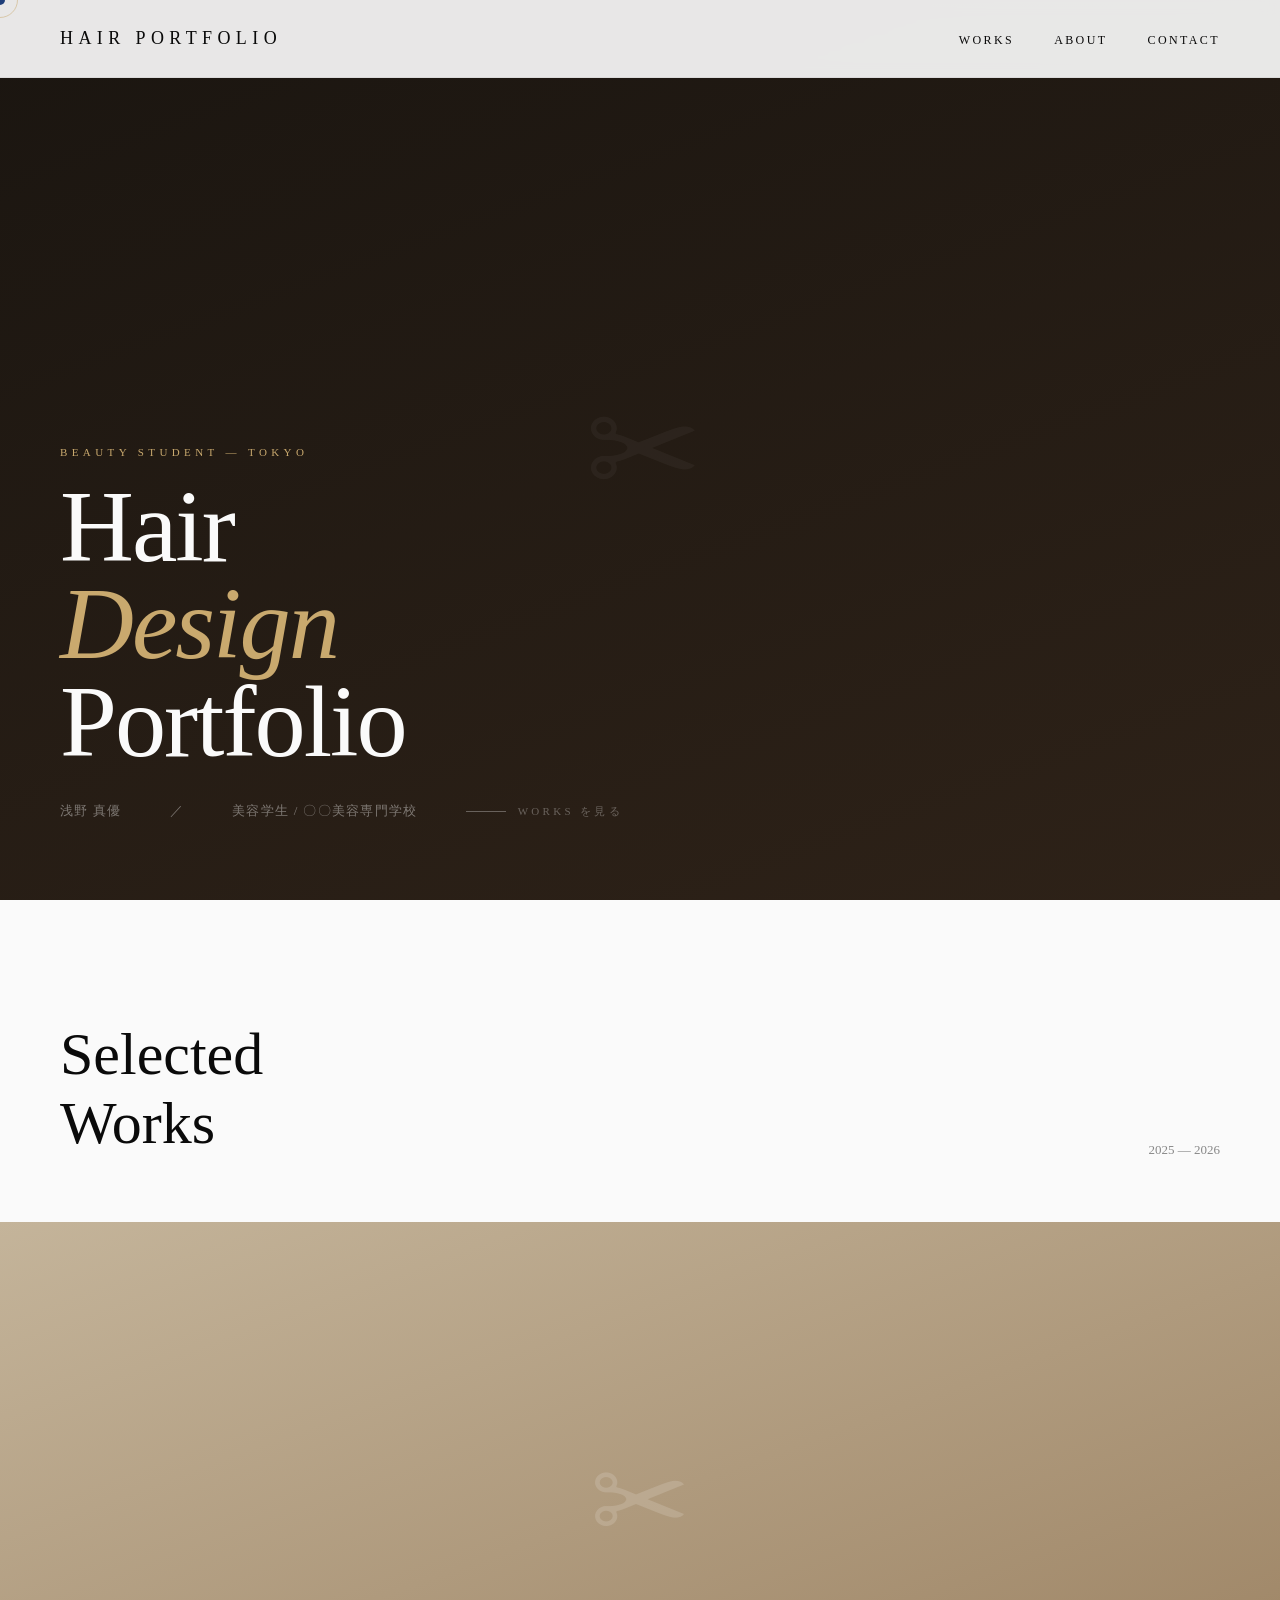
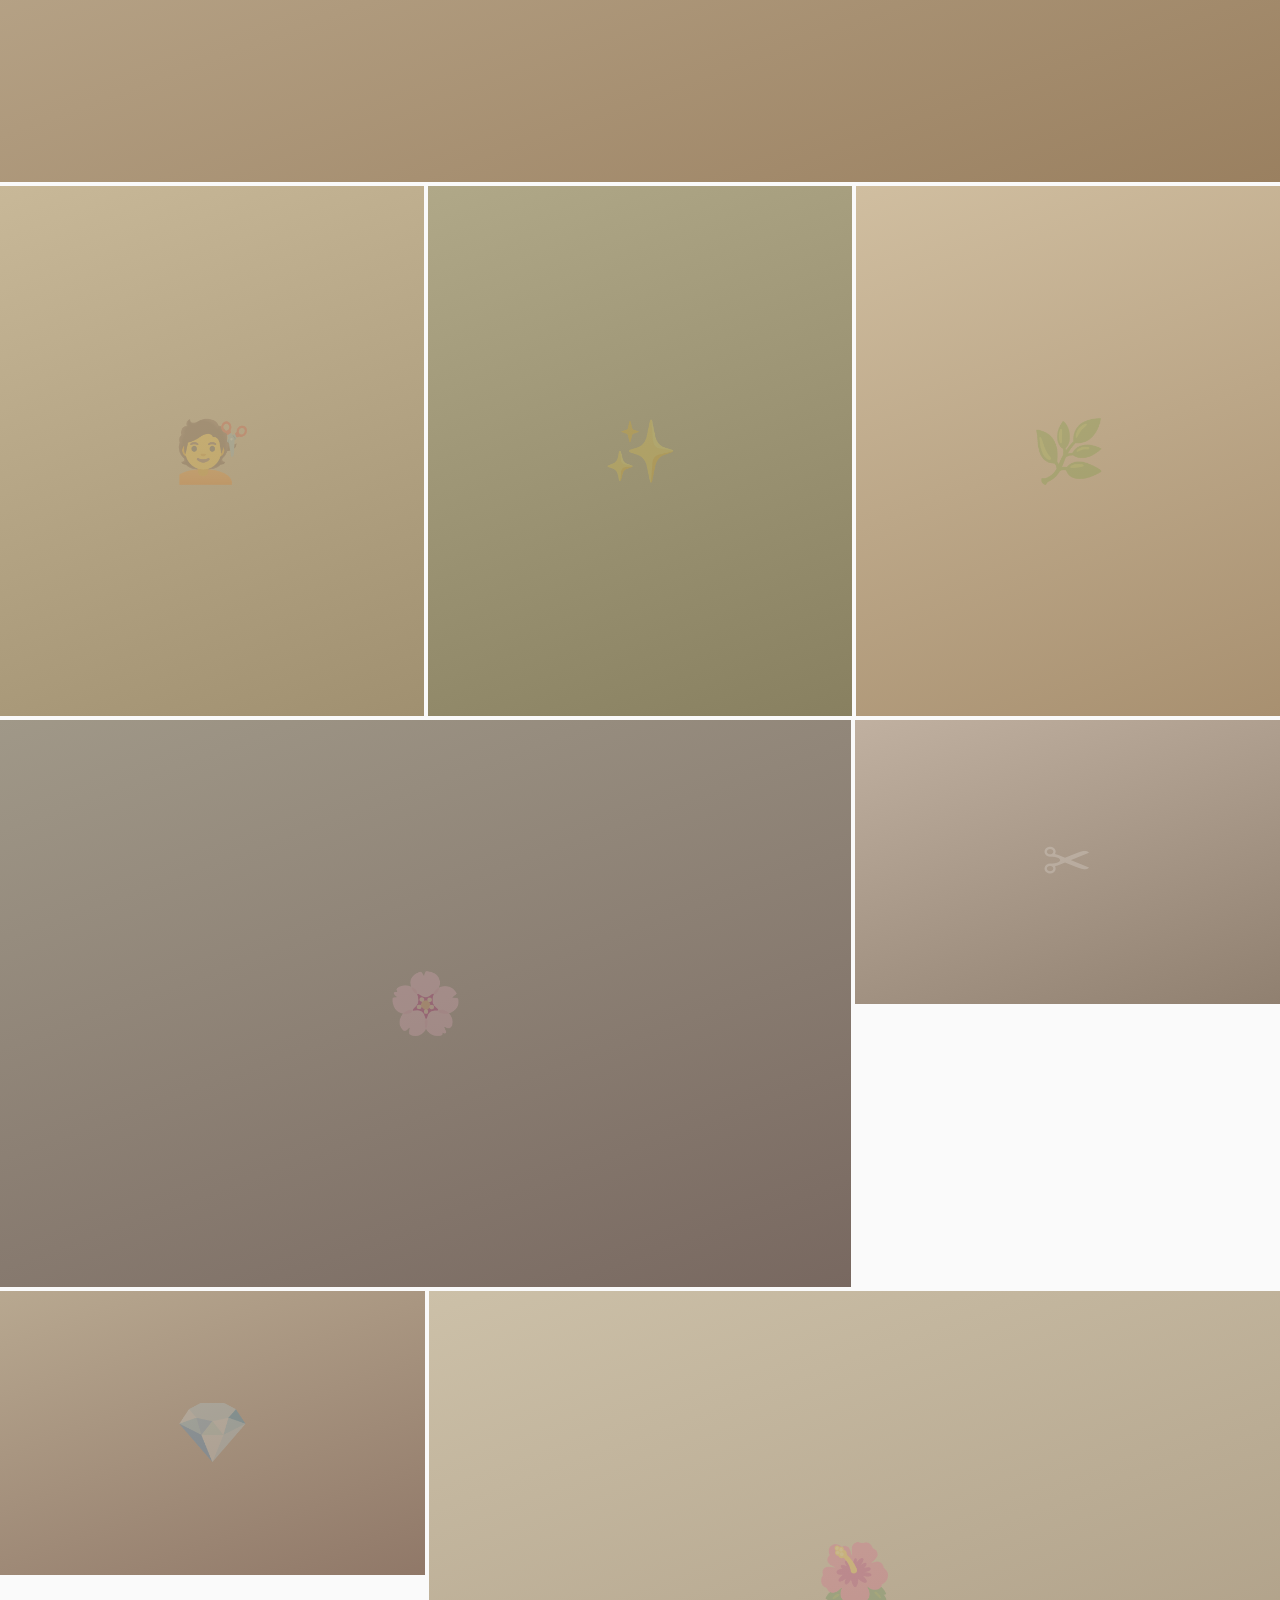
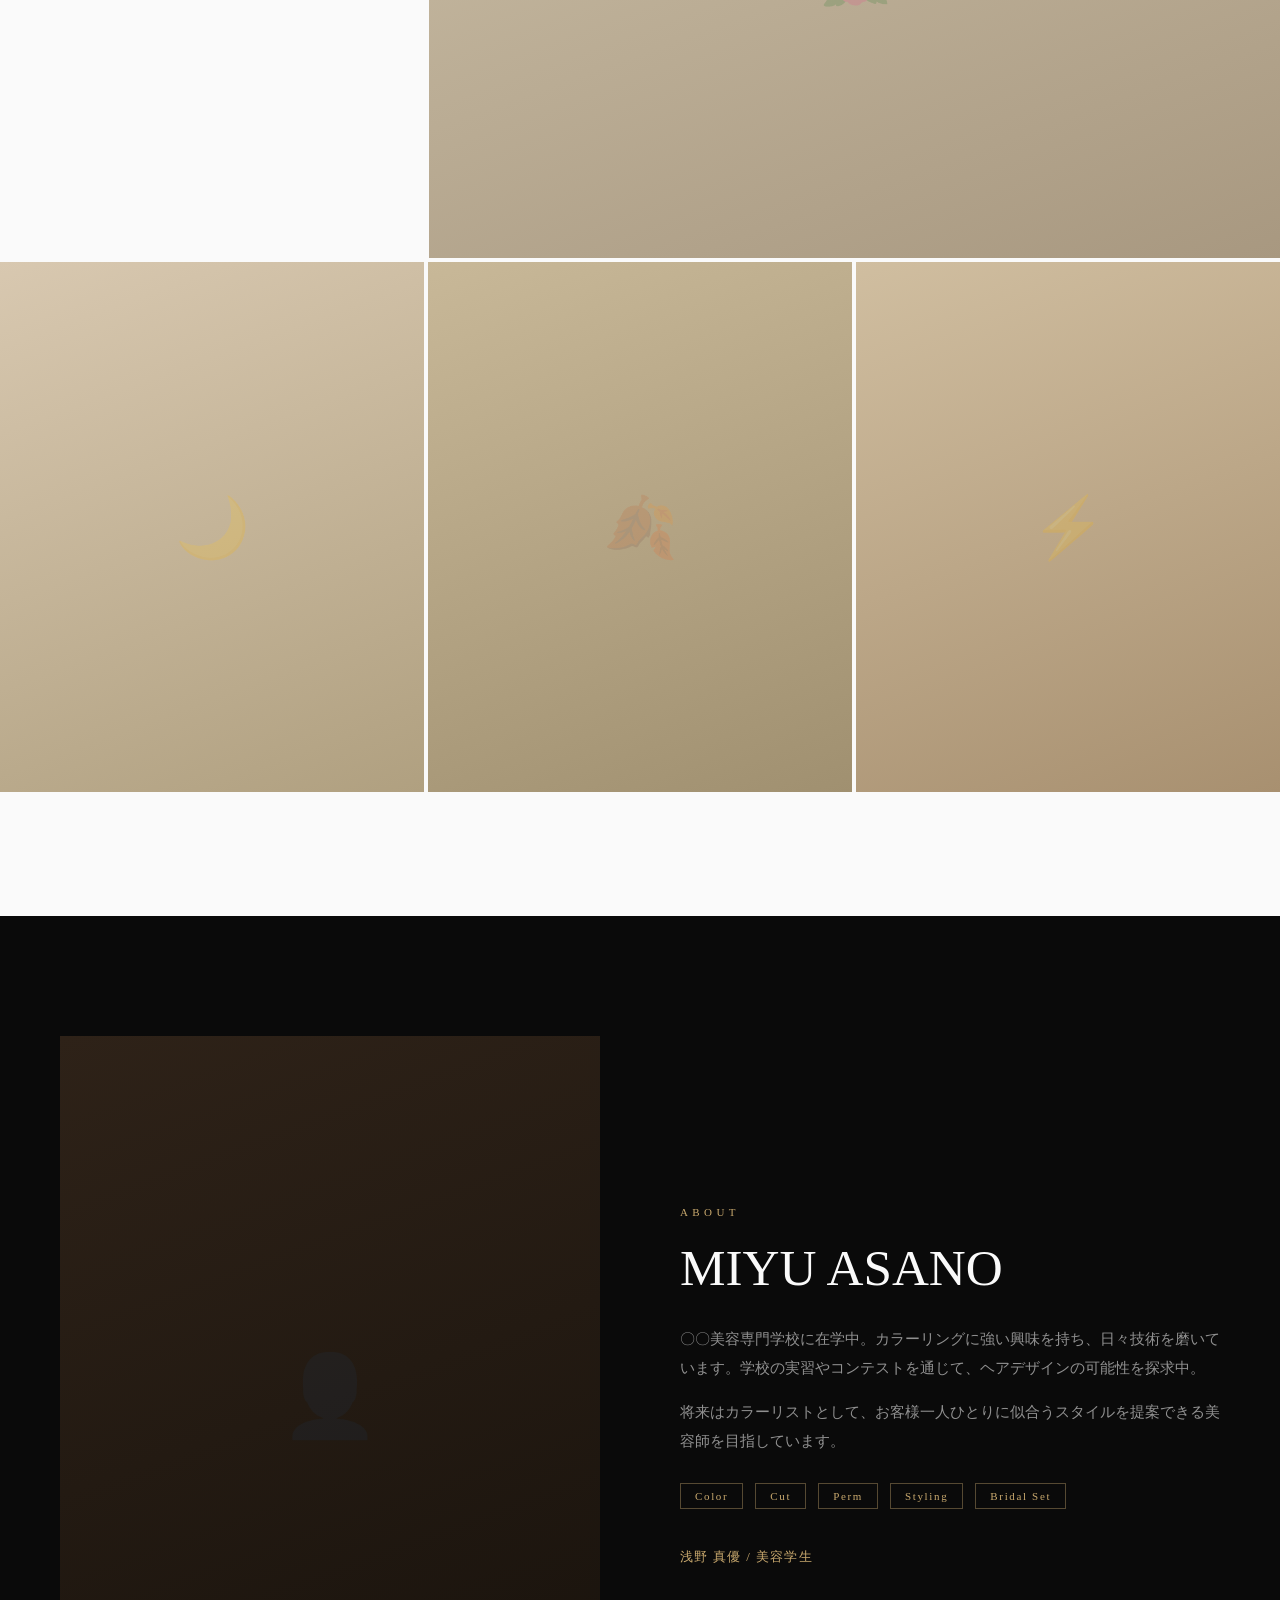
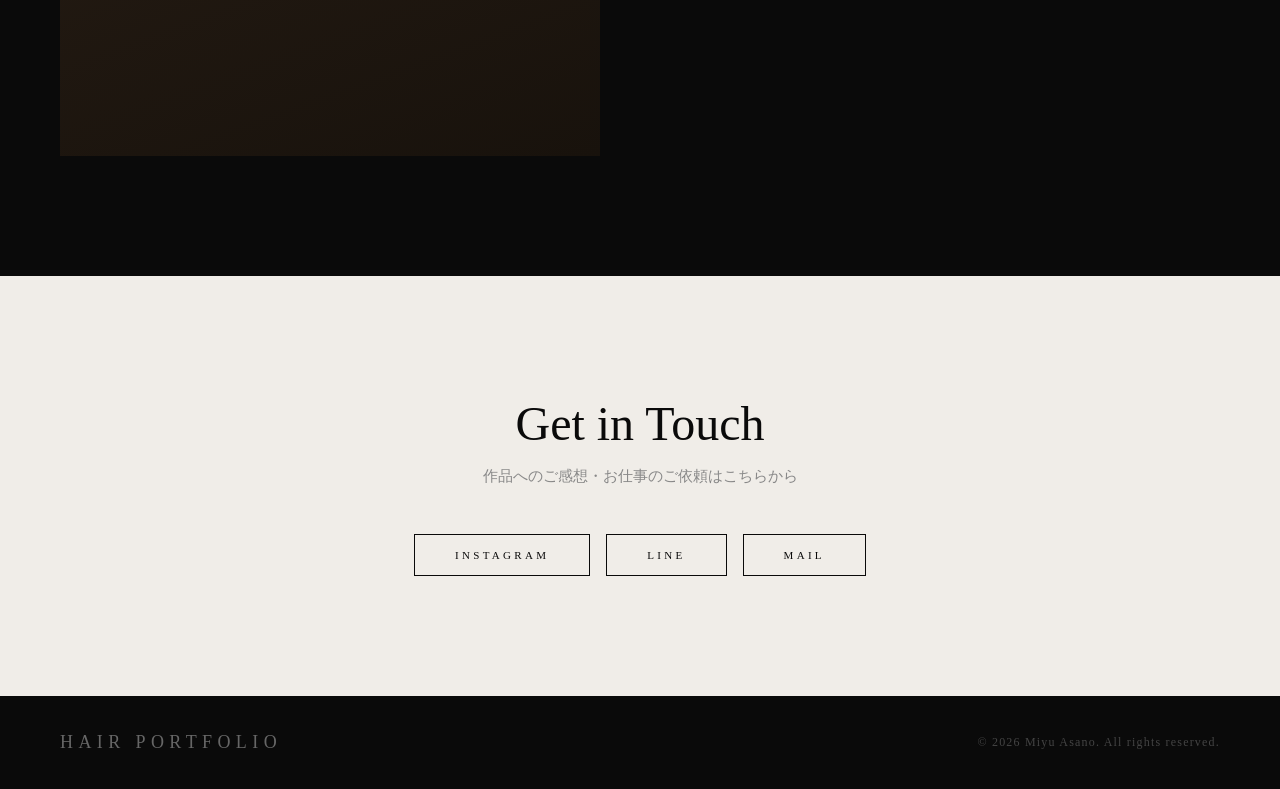
==== commit c71cc78a: "name change" ====
--- a/01-minimal-luxury.html
+++ b/01-minimal-luxury.html
@@ -27,7 +27,7 @@
     <p class="hero-label">Beauty Student — Tokyo</p>
     <h1>Hair<br><em>Design</em><br>Portfolio</h1>
     <div class="hero-meta">
-      <p>浅野 美優</p>
+      <p>浅野 真優</p>
       <p>／</p>
       <p>美容学生 / 〇〇美容専門学校</p>
       <a href="#" class="hero-scroll">Works を見る</a>
@@ -81,7 +81,7 @@
         <span class="skill">Styling</span>
         <span class="skill">Bridal Set</span>
       </div>
-      <p class="name">浅野 美優 / 美容学生</p>
+      <p class="name">浅野 真優 / 美容学生</p>
     </div>
   </div>
 </section>
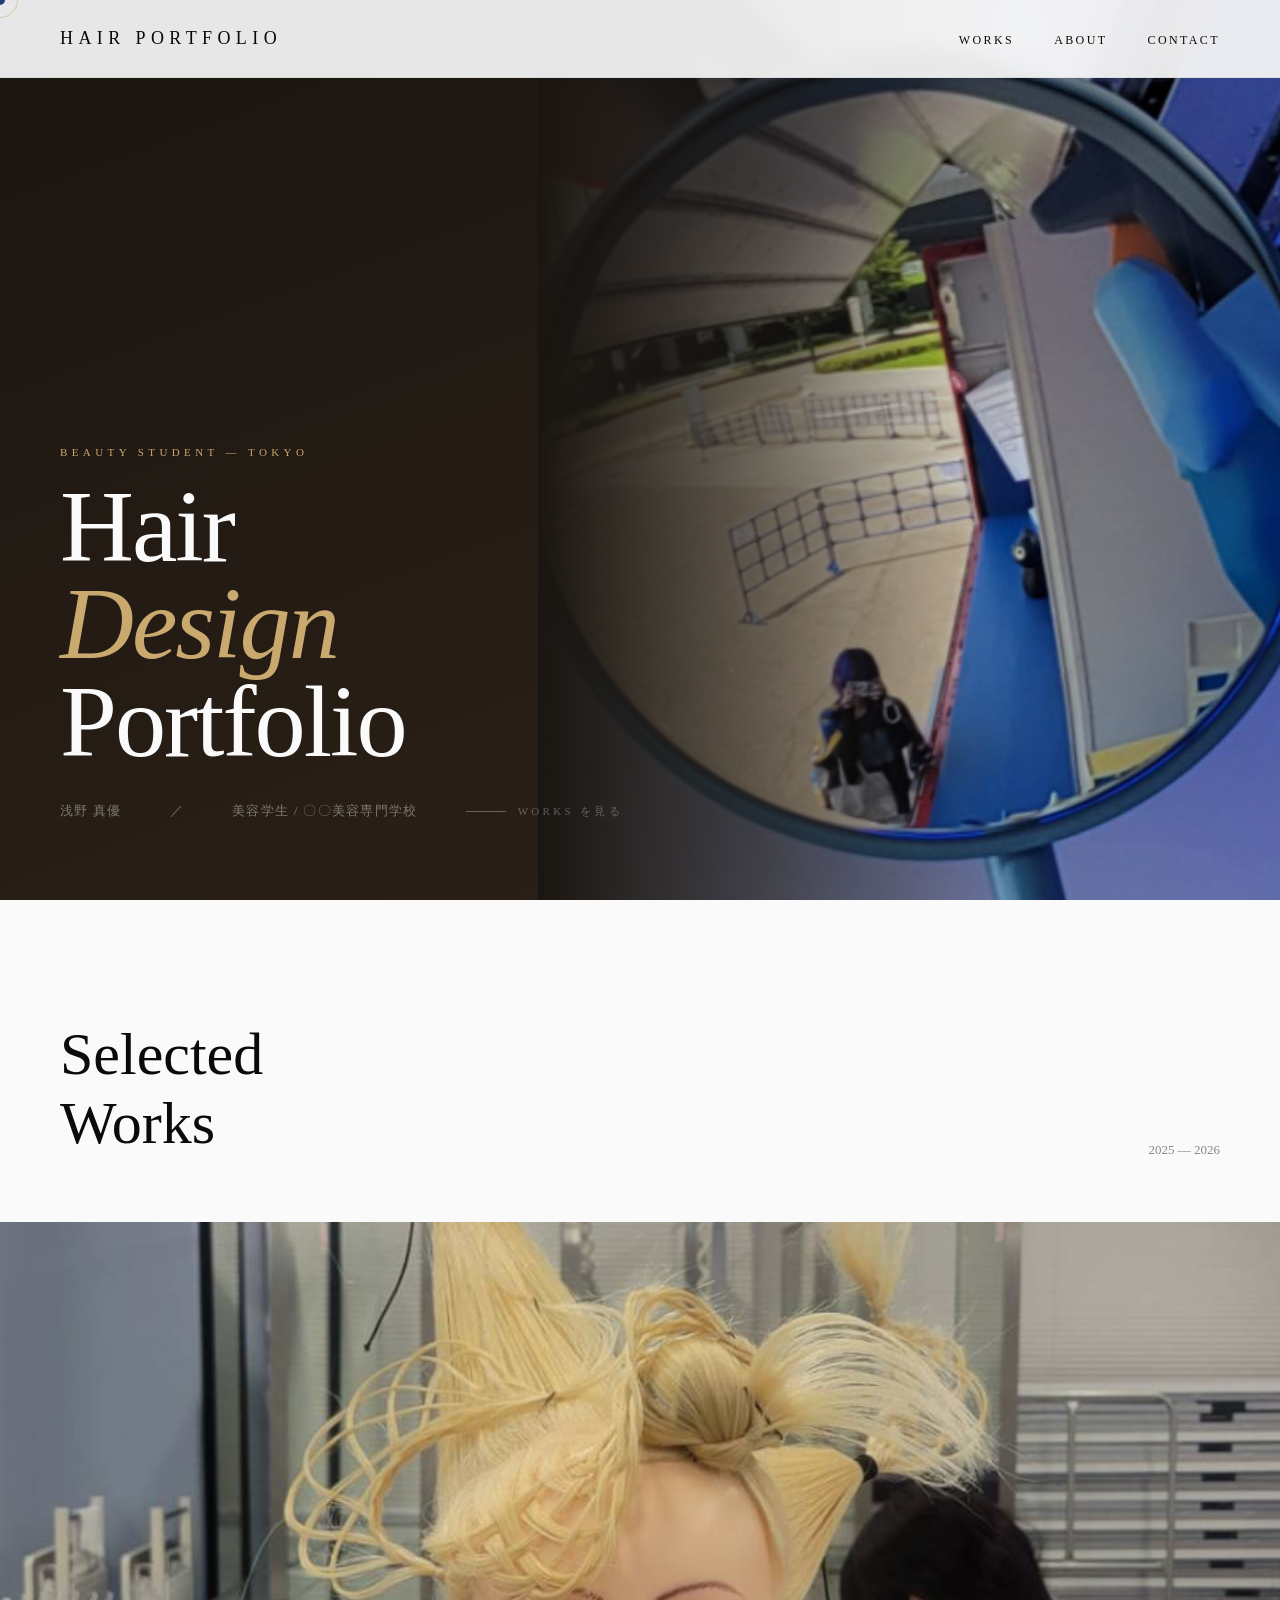
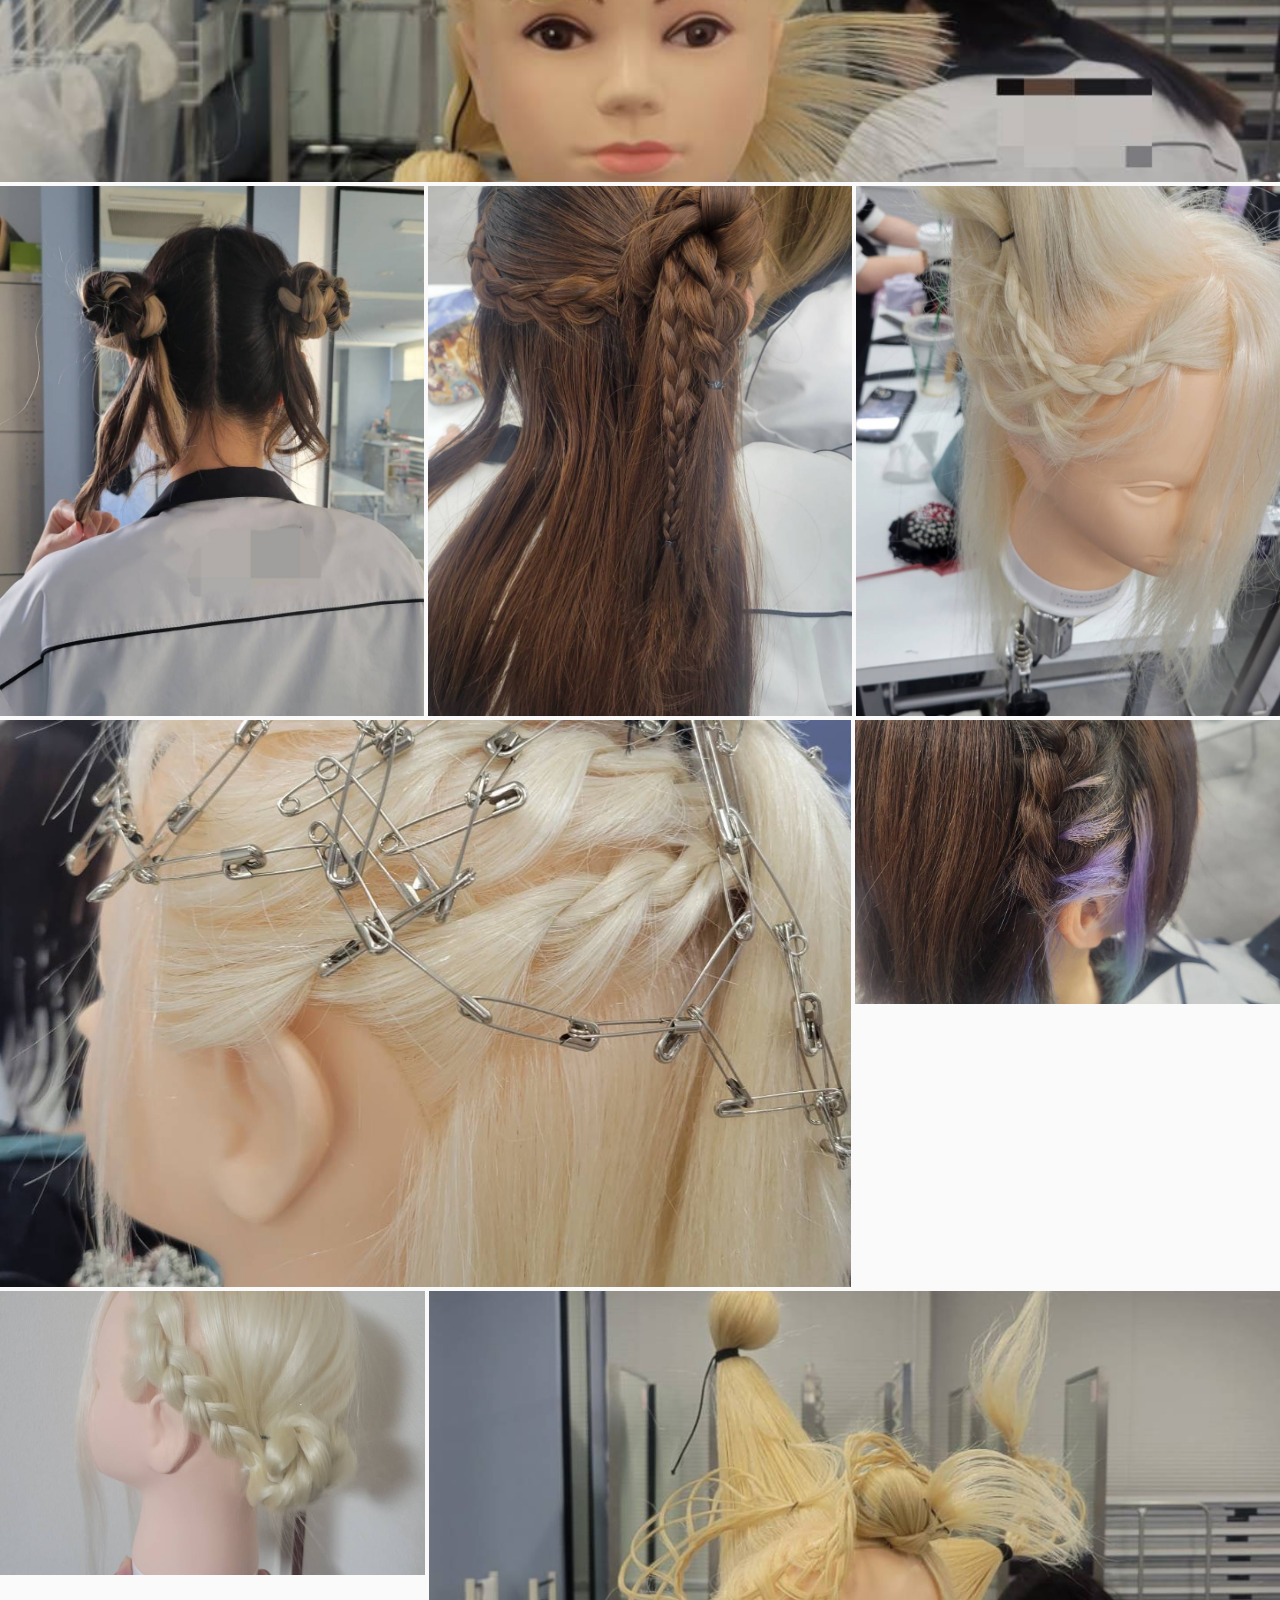
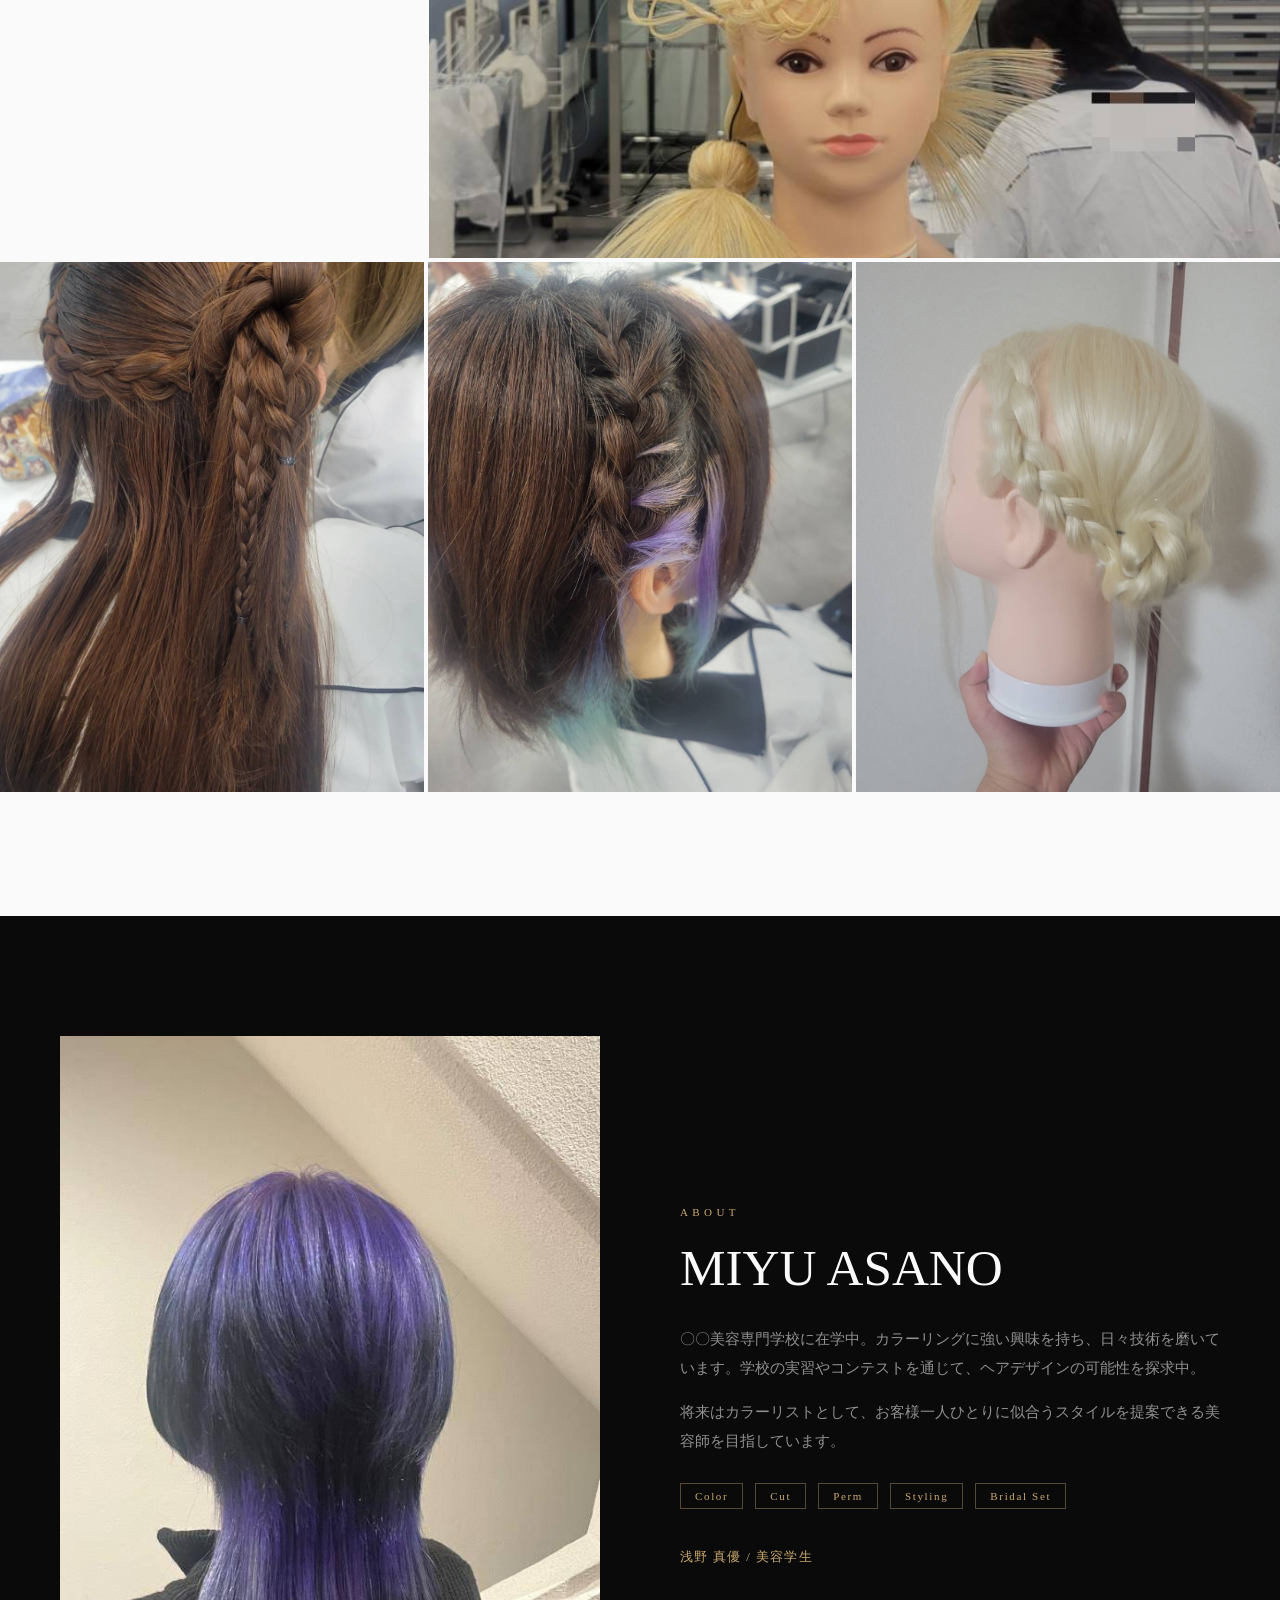
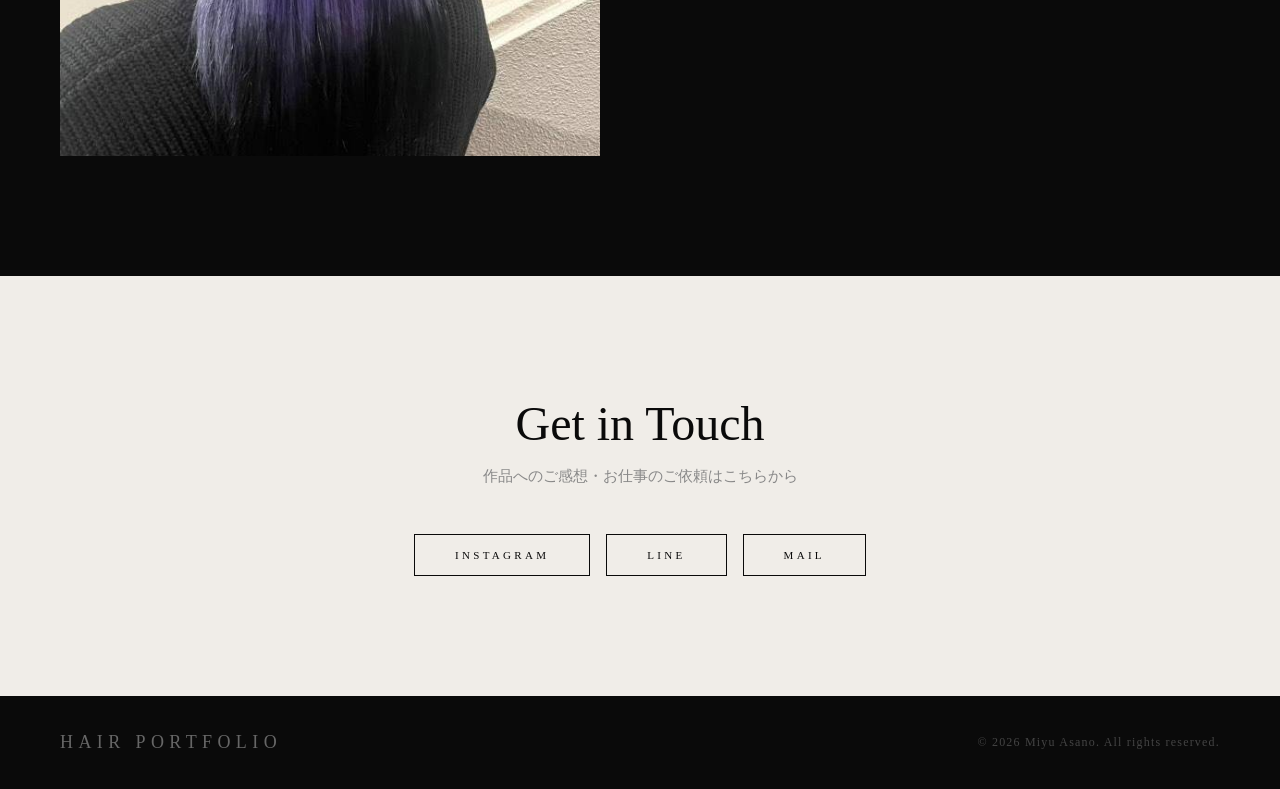
==== commit 3831e6da: "画像に合わせて作品名・カテゴリを更新" ====
--- a/01-minimal-luxury.html
+++ b/01-minimal-luxury.html
@@ -3,7 +3,7 @@
 <head>
 <meta charset="UTF-8">
 <meta name="viewport" content="width=device-width, initial-scale=1.0">
-<title>YUKI HAIR — Portfolio</title>
+<title>HAIR — Portfolio</title>
 <link rel="stylesheet" href="css/01-style.css">
 </head>
 <body>
@@ -22,7 +22,7 @@
 
 <section class="hero">
   <div class="hero-bg"></div>
-  <div class="hero-photo-area">✂</div>
+  <div class="hero-photo-area"><img src="img/profile-top.jpg" alt="浅野 真優"></div>
   <div class="hero-content">
     <p class="hero-label">Beauty Student — Tokyo</p>
     <h1>Hair<br><em>Design</em><br>Portfolio</h1>
@@ -41,34 +41,34 @@
     <p>2025 — 2026</p>
   </div>
 
-  <div class="feature-shot">✂</div>
+  <div class="feature-shot"><img src="img/work-1.jpg" alt="Creative Upstyle"></div>
 
   <div class="gallery-row cols-3">
-    <div class="gallery-cell c1">💇<div class="cell-label">Ash Beige Color</div></div>
-    <div class="gallery-cell c2">✨<div class="cell-label">Highlight</div></div>
-    <div class="gallery-cell c3">🌿<div class="cell-label">Natural Perm</div></div>
+    <div class="gallery-cell"><img src="img/work-2.jpg" alt="Double Bun"><div class="cell-label">Double Bun Arrange</div></div>
+    <div class="gallery-cell"><img src="img/work-3.jpg" alt="Braid Half Up"><div class="cell-label">Braid Half Up</div></div>
+    <div class="gallery-cell"><img src="img/work-4.jpg" alt="Braid Headband"><div class="cell-label">Braid Headband Style</div></div>
   </div>
 
   <div class="gallery-row cols-2">
-    <div class="gallery-cell c4">🌸<div class="cell-label">Bob Cut</div></div>
-    <div class="gallery-cell c5">✂<div class="cell-label">Short Layer</div></div>
+    <div class="gallery-cell"><img src="img/work-5.jpg" alt="Safety Pin Art"><div class="cell-label">Safety Pin Art Style</div></div>
+    <div class="gallery-cell"><img src="img/work-6.jpg" alt="Inner Color Bob"><div class="cell-label">Inner Color + Braid Bob</div></div>
   </div>
 
   <div class="gallery-row cols-2-rev">
-    <div class="gallery-cell c6">💎<div class="cell-label">Bleach & Tone</div></div>
-    <div class="gallery-cell c7">🌺<div class="cell-label">Balayage</div></div>
+    <div class="gallery-cell"><img src="img/work-7.jpg" alt="Side Braid Chignon"><div class="cell-label">Side Braid Chignon</div></div>
+    <div class="gallery-cell"><img src="img/work-1.jpg" alt="Creative Upstyle"><div class="cell-label">Creative Upstyle</div></div>
   </div>
 
   <div class="gallery-row cols-3">
-    <div class="gallery-cell c8">🌙<div class="cell-label">Evening Set</div></div>
-    <div class="gallery-cell c1">🍂<div class="cell-label">Autumn Color</div></div>
-    <div class="gallery-cell c3">⚡<div class="cell-label">Platinum</div></div>
+    <div class="gallery-cell"><img src="img/work-3.jpg" alt="Braid Half Up"><div class="cell-label">Braid Half Up</div></div>
+    <div class="gallery-cell"><img src="img/work-6.jpg" alt="Inner Color Bob"><div class="cell-label">Purple Inner Color</div></div>
+    <div class="gallery-cell"><img src="img/work-7.jpg" alt="Side Braid Chignon"><div class="cell-label">Side Braid Chignon</div></div>
   </div>
 </section>
 
 <section class="about">
   <div class="about-inner">
-    <div class="about-img">👤</div>
+    <div class="about-img"><img src="img/profile-footer.jpg" alt="浅野 真優"></div>
     <div class="about-text">
       <span class="label">About</span>
       <h2>MIYU ASANO</h2>
--- a/css/01-style.css
+++ b/css/01-style.css
@@ -36,10 +36,20 @@
   background: linear-gradient(160deg, #1a1510 0%, #2e2218 100%);
 }
 .hero-photo-area {
+  position: absolute;
+  right: 0; top: 0; bottom: 0;
+  width: 58%;
+  overflow: hidden;
+}
+.hero-photo-area img {
+  width: 100%; height: 100%;
+  object-fit: cover;
+  object-position: center top;
+}
+.hero-photo-area::after {
+  content: '';
   position: absolute; inset: 0;
-  display: flex; align-items: center; justify-content: center;
-  font-size: 140px; color: rgba(255,255,255,0.04);
-  letter-spacing: -0.05em;
+  background: linear-gradient(to right, #1a1510 0%, rgba(26,21,16,0.6) 30%, transparent 65%);
 }
 .hero-content { position: relative; z-index: 1; }
 .hero-label {
@@ -70,12 +80,15 @@
 
 .feature-shot {
   width: 100%; aspect-ratio: 16/7;
-  background: linear-gradient(160deg, #c4b49a, #9a8060);
-  display: flex; align-items: center; justify-content: center;
-  font-size: 120px; color: rgba(255,255,255,0.15);
   margin-bottom: 4px;
-  cursor: pointer; overflow: hidden;
-}
+  cursor: pointer; overflow: hidden; position: relative;
+}
+.feature-shot img {
+  width: 100%; height: 100%;
+  object-fit: cover;
+  transition: transform 0.6s;
+}
+.feature-shot:hover img { transform: scale(1.03); }
 .feature-shot:hover { filter: brightness(0.92); }
 
 .gallery-row { display: grid; gap: 4px; margin-bottom: 4px; }
@@ -85,11 +98,15 @@
 
 .gallery-cell {
   aspect-ratio: 4/5;
-  display: flex; align-items: center; justify-content: center;
-  font-size: 60px; color: rgba(255,255,255,0.2);
   cursor: pointer; overflow: hidden; position: relative;
   transition: filter 0.3s;
 }
+.gallery-cell img {
+  width: 100%; height: 100%;
+  object-fit: cover;
+  transition: transform 0.5s;
+}
+.gallery-cell:hover img { transform: scale(1.05); }
 .gallery-cell:hover { filter: brightness(0.88); }
 .gallery-cell .cell-label {
   position: absolute; bottom: 0; left: 0; right: 0;
@@ -116,10 +133,15 @@
 .about-inner { display: grid; grid-template-columns: 1fr 1fr; gap: 80px; align-items: center; }
 .about-img {
   aspect-ratio: 3/4;
-  background: linear-gradient(160deg, #2e2218, #18120c);
-  display: flex; align-items: center; justify-content: center;
-  font-size: 80px; color: rgba(255,255,255,0.06);
-}
+  overflow: hidden;
+}
+.about-img img {
+  width: 100%; height: 100%;
+  object-fit: cover;
+  object-position: center top;
+  transition: transform 0.6s;
+}
+.about-img:hover img { transform: scale(1.03); }
 .about-text .label { font-size: 11px; letter-spacing: 0.4em; text-transform: uppercase; color: var(--accent); margin-bottom: 20px; display: block; }
 .about-text h2 { font-size: clamp(32px, 4vw, 52px); font-weight: 300; margin-bottom: 28px; }
 .about-text p { font-size: 15px; color: rgba(255,255,255,0.55); line-height: 1.9; margin-bottom: 16px; }
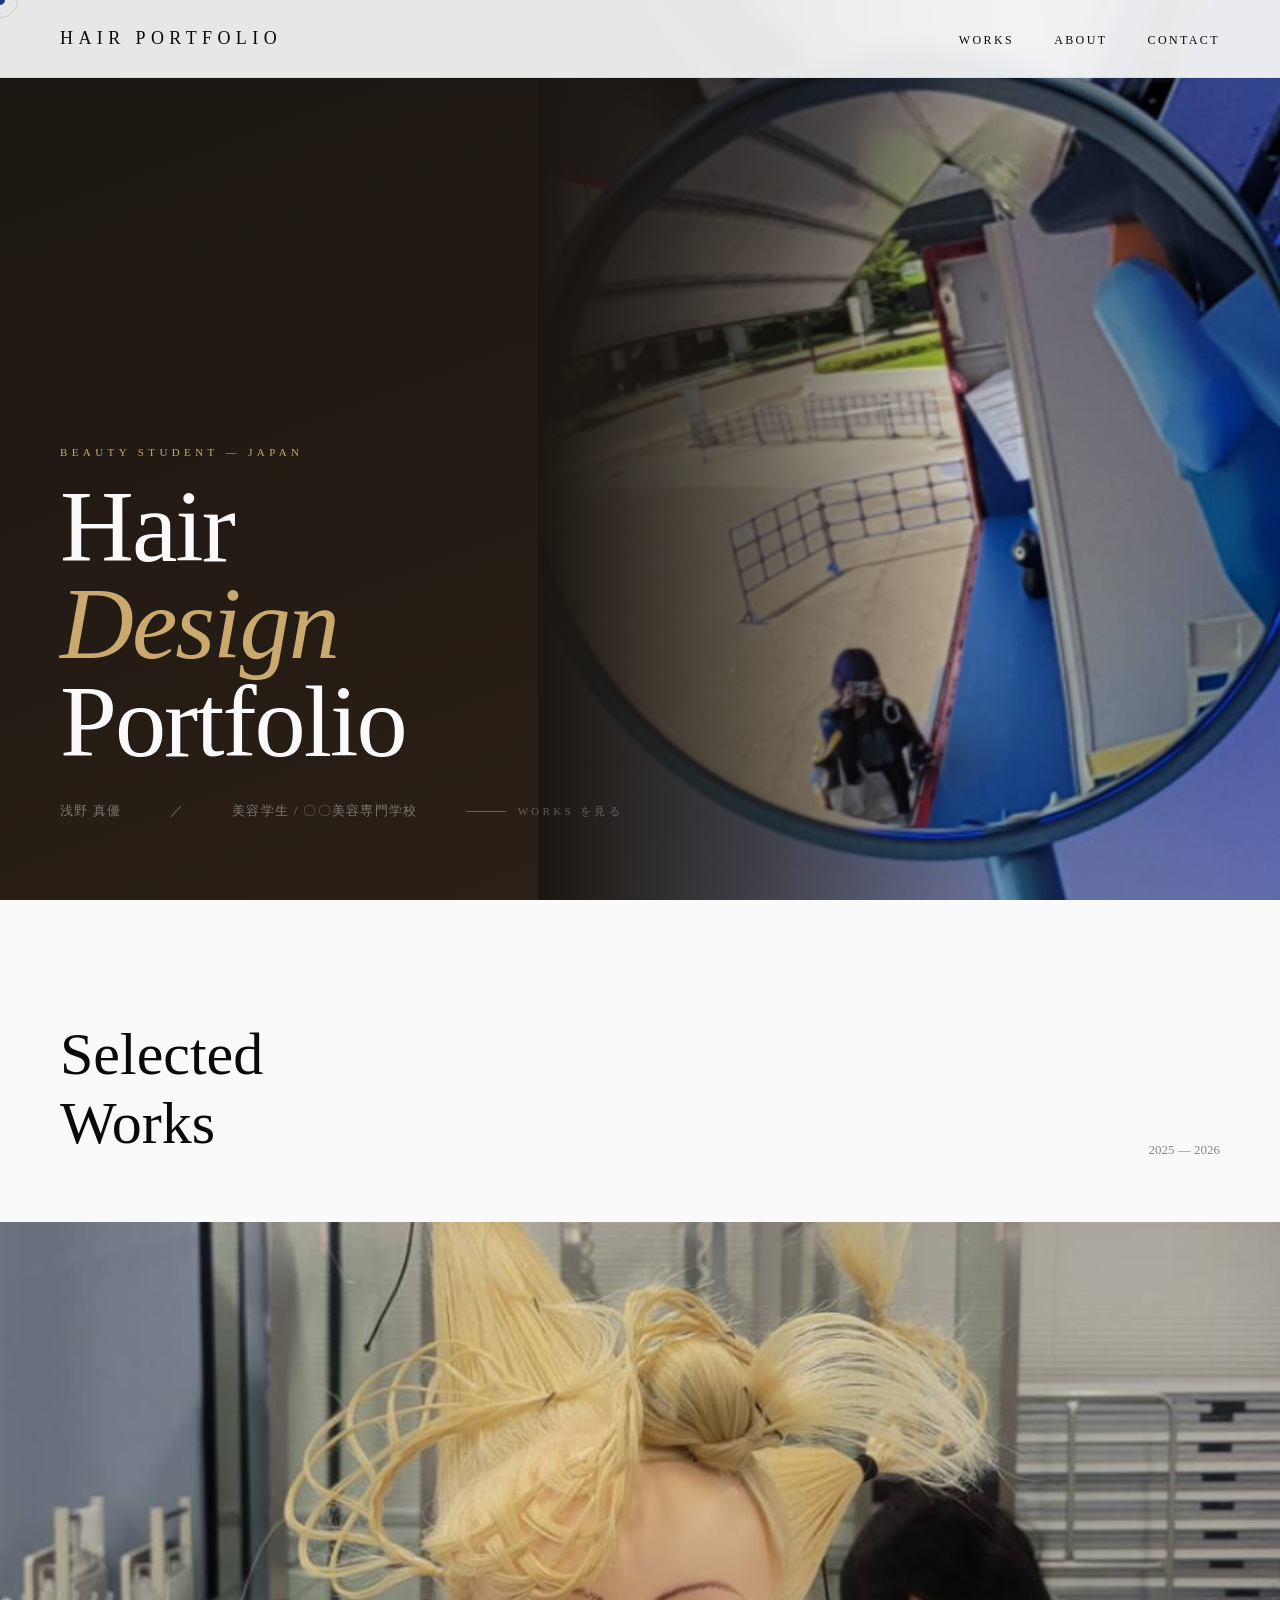
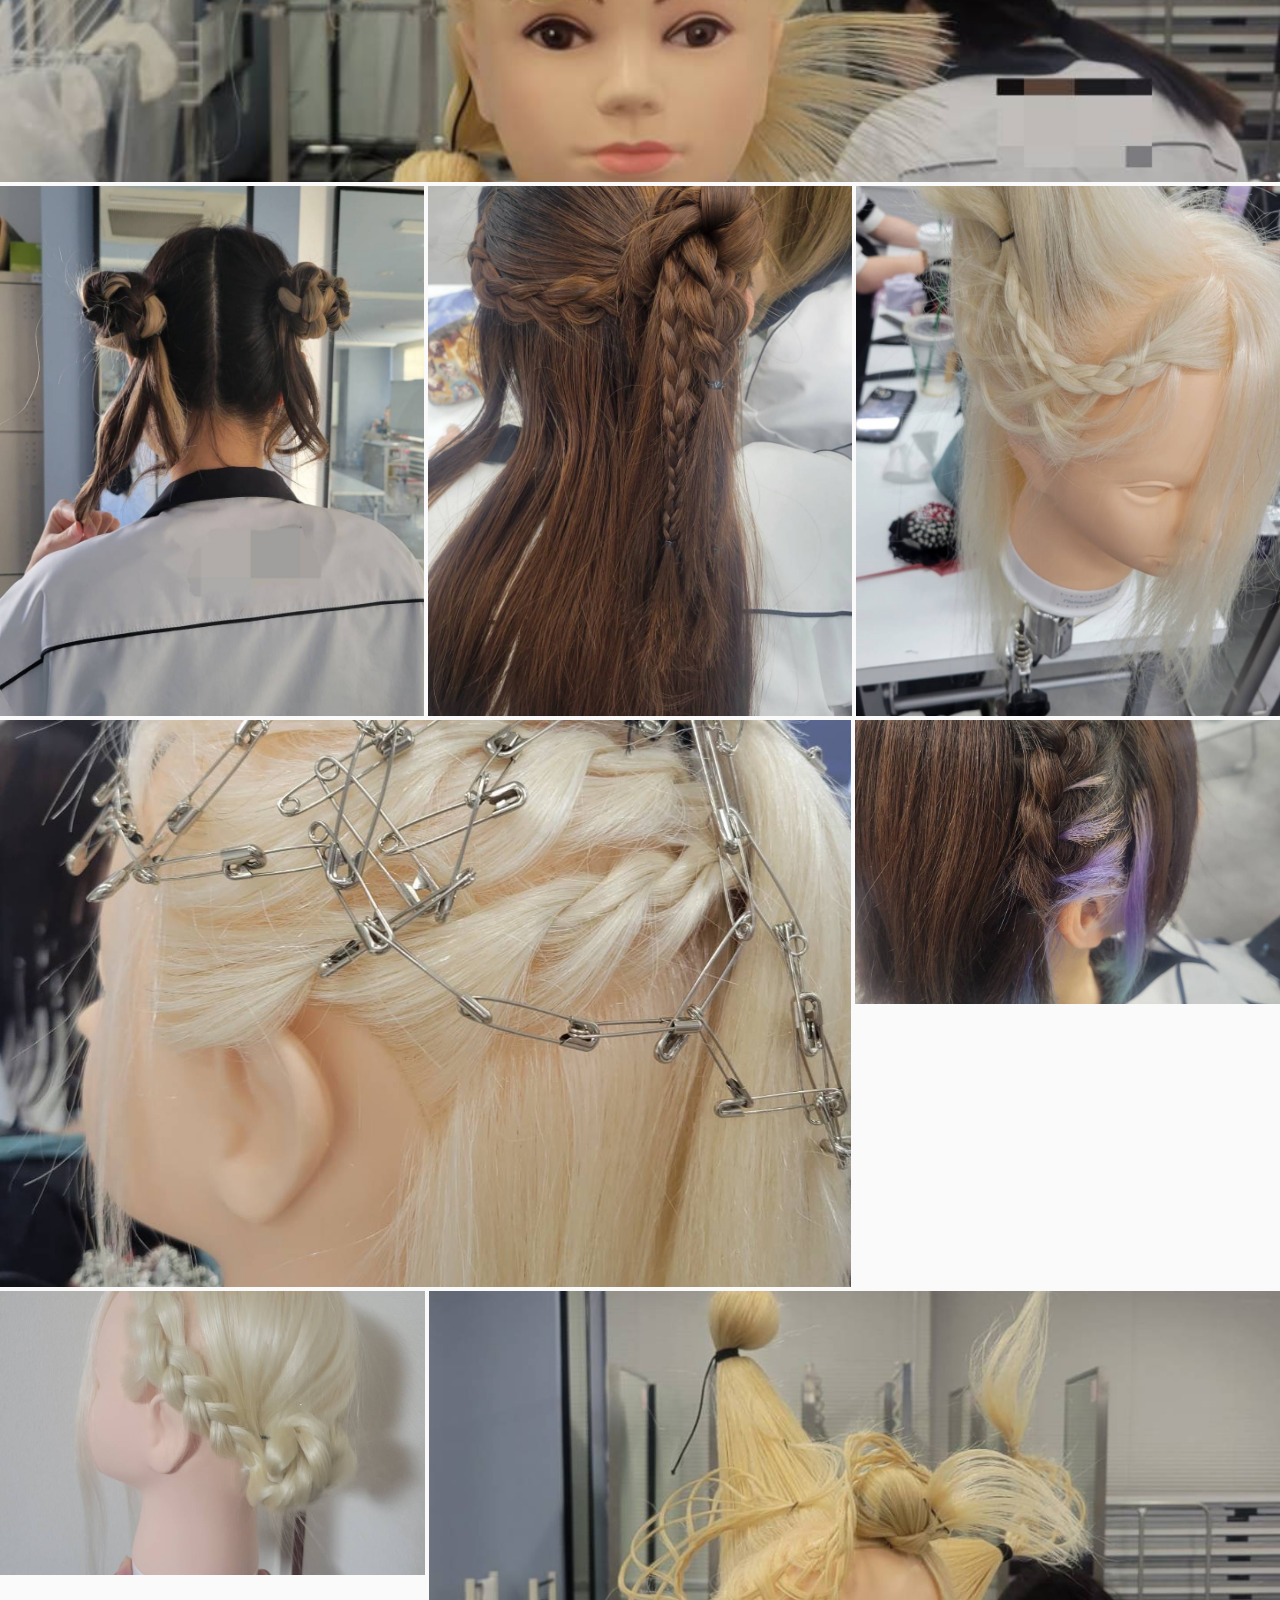
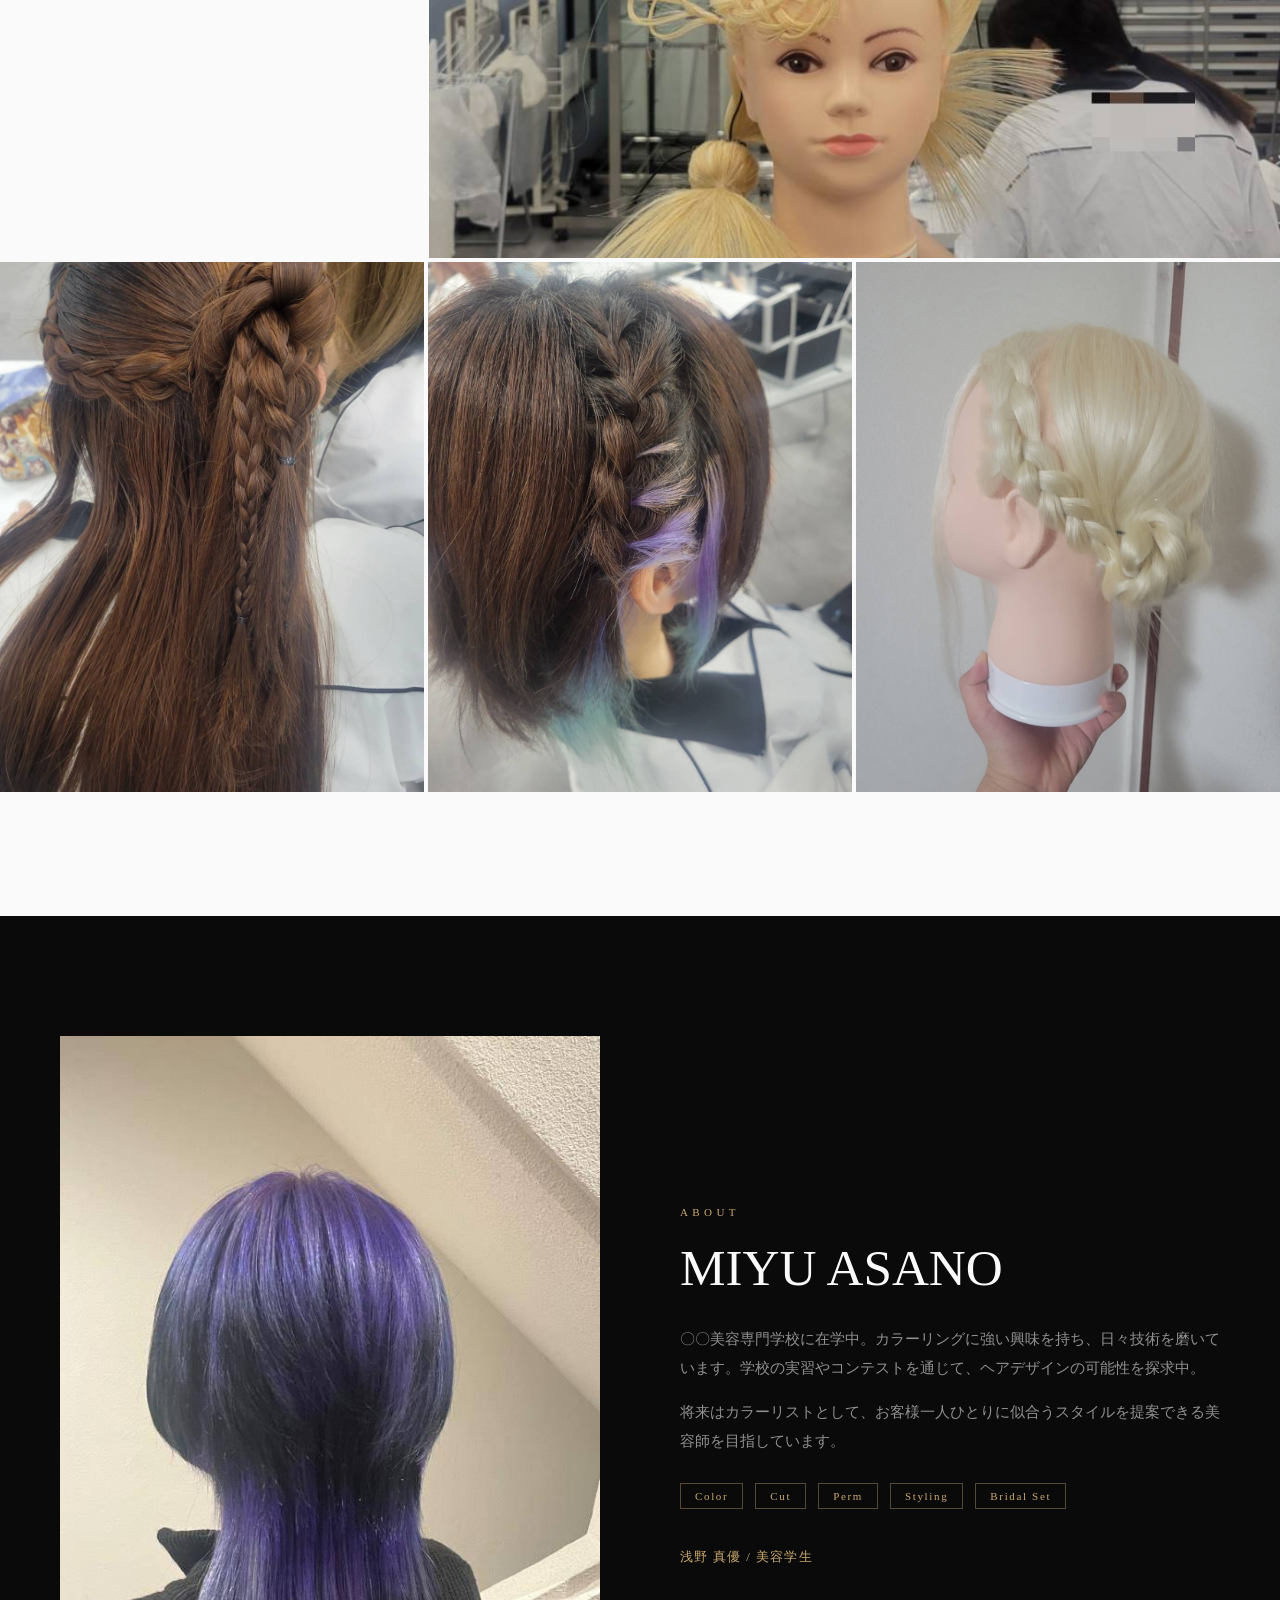
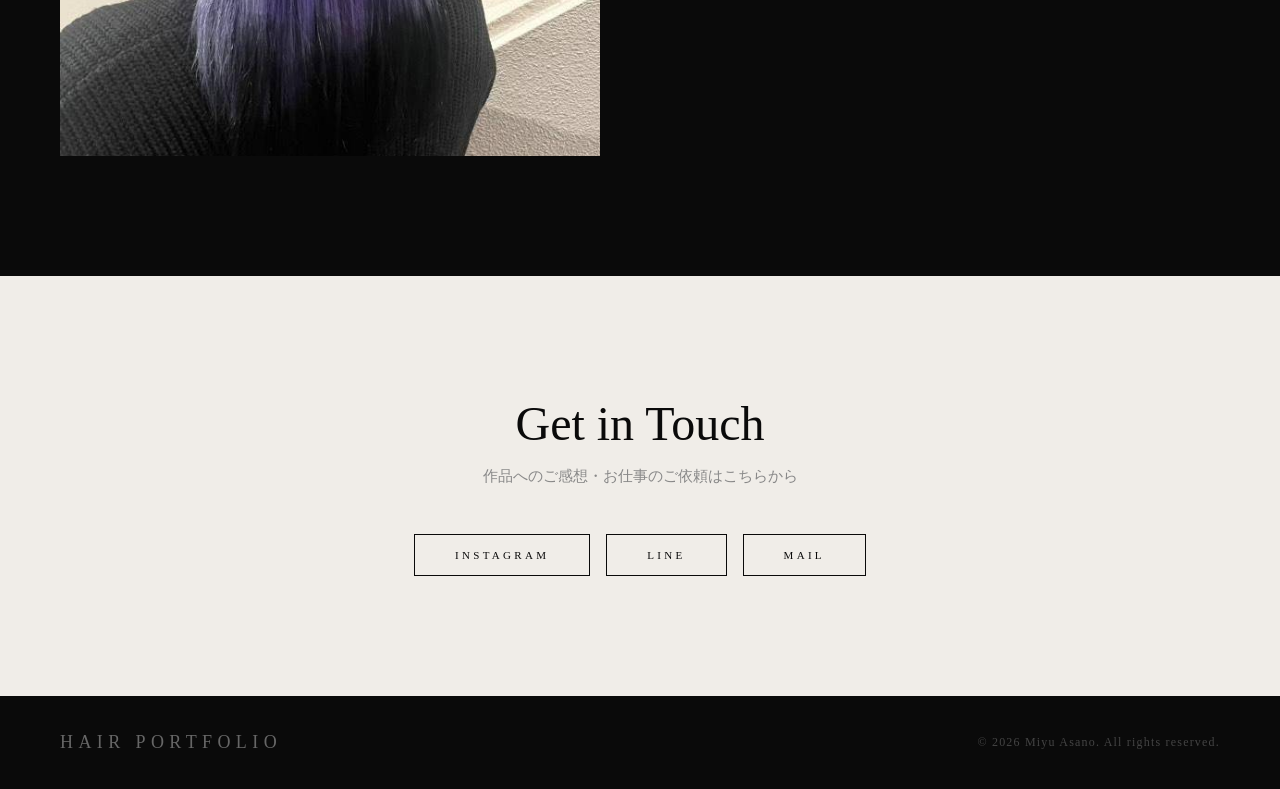
==== commit 265e0ddd: "文章変更" ====
--- a/01-minimal-luxury.html
+++ b/01-minimal-luxury.html
@@ -24,7 +24,7 @@
   <div class="hero-bg"></div>
   <div class="hero-photo-area"><img src="img/profile-top.jpg" alt="浅野 真優"></div>
   <div class="hero-content">
-    <p class="hero-label">Beauty Student — Tokyo</p>
+    <p class="hero-label">Beauty Student — Japan</p>
     <h1>Hair<br><em>Design</em><br>Portfolio</h1>
     <div class="hero-meta">
       <p>浅野 真優</p>
